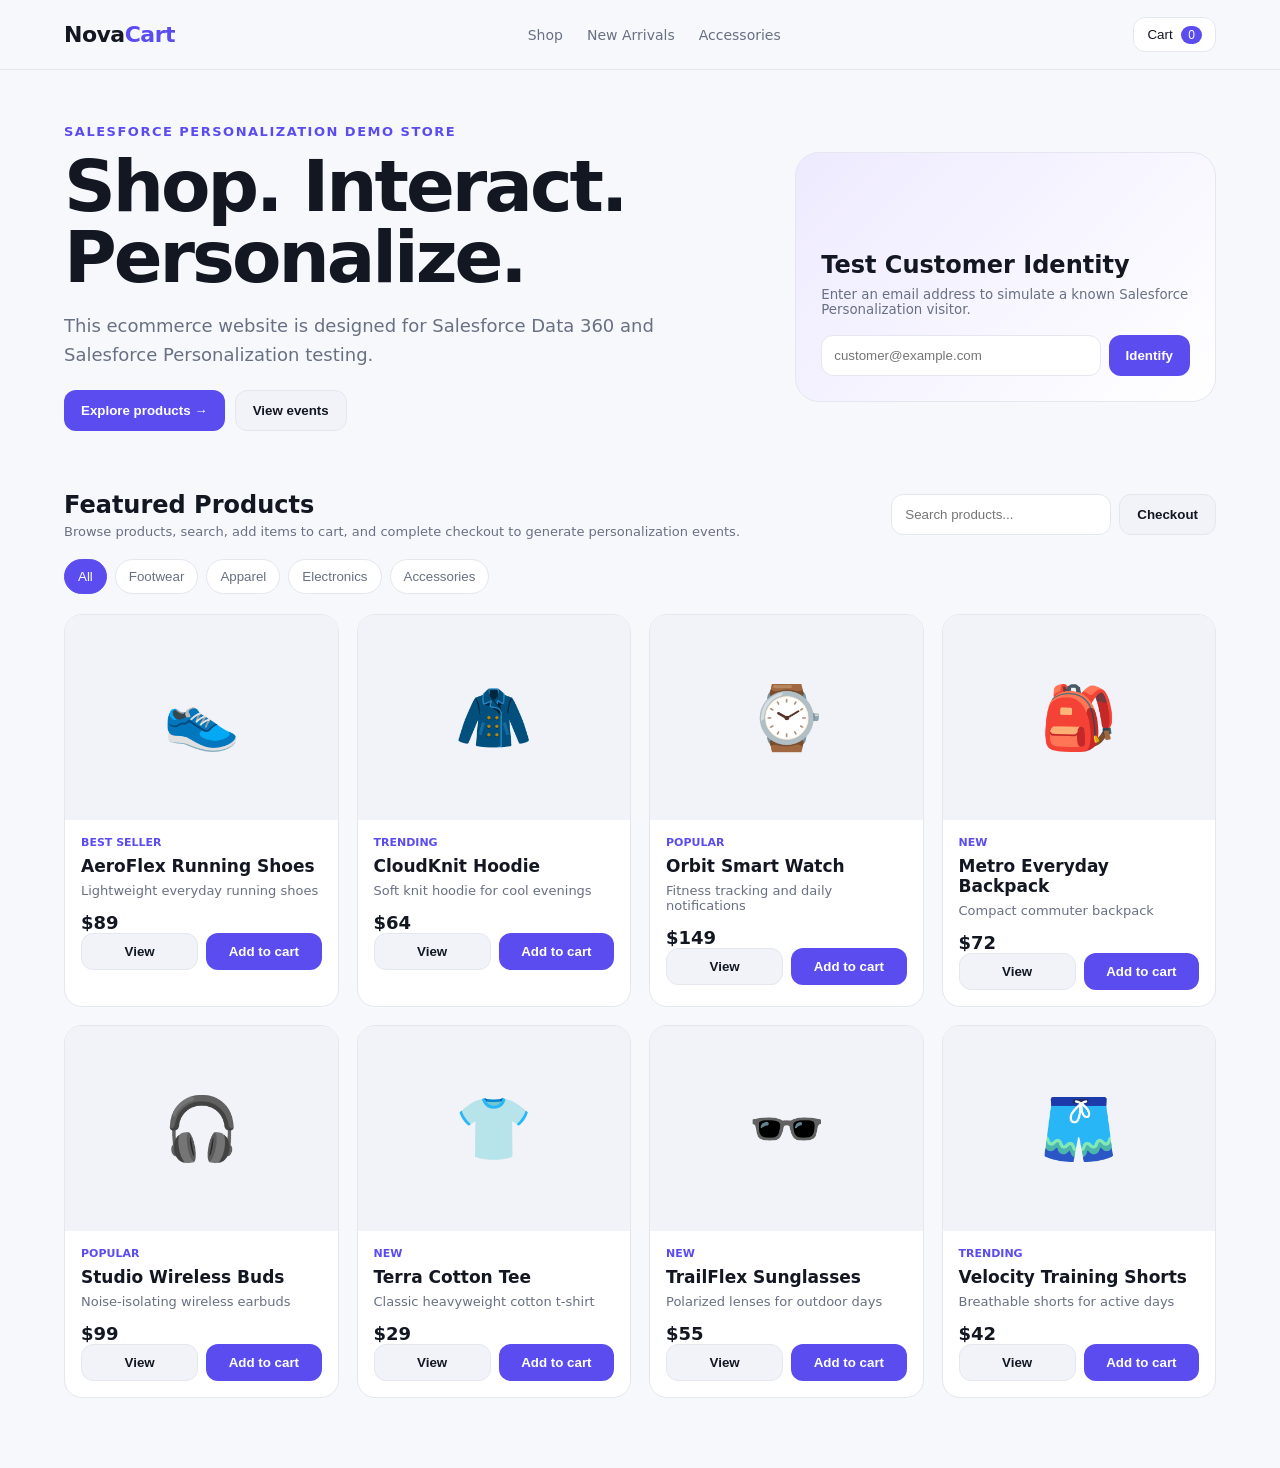
==== index.html @ 717e54ed "Add ecommerce personalization landing page" ====
<!doctype html>
<html lang="en">
<head>
<meta charset="utf-8">
<meta name="viewport" content="width=device-width, initial-scale=1">

<title>NovaCart — Salesforce Personalization Demo</title>

<style>
:root{
  color-scheme:light dark;
  --bg:light-dark(#f7f8fc,#0e1117);
  --surface:light-dark(#fff,#171b23);
  --surface2:light-dark(#f1f3f8,#202631);
  --text:light-dark(#121722,#f4f6fb);
  --muted:light-dark(#687083,#aab2c0);
  --line:light-dark(#e4e7ee,#303744);
  --accent:light-dark(#5b4cf0,#8c80ff);
  --accent2:light-dark(#eeeaff,#2c274d);
}

*{
  box-sizing:border-box;
}

body{
  margin:0;
  font-family:Inter,ui-sans-serif,system-ui,-apple-system,Segoe UI,sans-serif;
  background:var(--bg);
  color:var(--text);
}

#app{
  min-height:100vh;
  background:var(--bg);
}

/* HEADER */

.header{
  height:70px;
  border-bottom:1px solid var(--line);
  display:flex;
  align-items:center;
  justify-content:space-between;
  padding:0 5vw;
  position:sticky;
  top:0;
  background:color-mix(in srgb,var(--bg) 92%,transparent);
  backdrop-filter:blur(12px);
  z-index:10;
}

.brand{
  font-weight:900;
  font-size:22px;
  letter-spacing:-.5px;
}

.brand span{
  color:var(--accent);
}

nav{
  display:flex;
  gap:24px;
  font-size:14px;
  color:var(--muted);
}

nav a{
  cursor:pointer;
}

.cart{
  border:1px solid var(--line);
  background:var(--surface);
  padding:9px 13px;
  border-radius:12px;
  cursor:pointer;
  color:var(--text);
}

.count{
  background:var(--accent);
  color:white;
  border-radius:999px;
  padding:2px 7px;
  margin-left:5px;
  font-size:12px;
}

/* HERO */

.hero{
  padding:54px 5vw 40px;
  display:grid;
  grid-template-columns:1.25fr .75fr;
  gap:30px;
  align-items:center;
  max-width:1280px;
  margin:auto;
}

.eyebrow{
  color:var(--accent);
  font-weight:800;
  font-size:13px;
  text-transform:uppercase;
  letter-spacing:1.5px;
}

.hero h1{
  font-size:clamp(40px,6vw,72px);
  line-height:.98;
  letter-spacing:-3px;
  margin:12px 0 20px;
  max-width:760px;
}

.hero p{
  font-size:18px;
  line-height:1.6;
  color:var(--muted);
  max-width:650px;
}

.hero-card{
  background:linear-gradient(135deg,var(--accent2),var(--surface));
  border:1px solid var(--line);
  border-radius:24px;
  padding:25px;
  min-height:250px;
  display:flex;
  flex-direction:column;
  justify-content:end;
}

.hero-card strong{
  font-size:24px;
}

.hero-card small{
  color:var(--muted);
  margin-top:8px;
}

/* BUTTON */

.btn{
  border:0;
  border-radius:12px;
  padding:12px 17px;
  font-weight:800;
  cursor:pointer;
  background:var(--accent);
  color:white;
}

.btn.secondary{
  background:var(--surface2);
  color:var(--text);
  border:1px solid var(--line);
}

/* PRODUCTS */

.container{
  max-width:1280px;
  margin:auto;
  padding:0 5vw 70px;
}

.toolbar{
  display:flex;
  gap:10px;
  align-items:center;
  justify-content:space-between;
  margin:20px 0;
}

.chips{
  display:flex;
  gap:8px;
  flex-wrap:wrap;
  margin-bottom:20px;
}

.chip{
  border:1px solid var(--line);
  background:var(--surface);
  color:var(--muted);
  padding:9px 13px;
  border-radius:999px;
  cursor:pointer;
}

.chip.active{
  background:var(--accent);
  border-color:var(--accent);
  color:white;
}

.grid{
  display:grid;
  grid-template-columns:repeat(4,1fr);
  gap:18px;
}

.product{
  background:var(--surface);
  border:1px solid var(--line);
  border-radius:18px;
  overflow:hidden;
  transition:.2s;
  cursor:pointer;
}

.product:hover{
  transform:translateY(-3px);
  box-shadow:0 10px 30px rgba(0,0,0,.08);
}

.visual{
  height:205px;
  display:flex;
  align-items:center;
  justify-content:center;
  font-size:62px;
  background:var(--surface2);
}

.info{
  padding:16px;
}

.tag{
  font-size:11px;
  color:var(--accent);
  font-weight:800;
  text-transform:uppercase;
}

.info h3{
  margin:7px 0;
  font-size:17px;
}

.price{
  font-weight:900;
  font-size:18px;
}

.meta{
  color:var(--muted);
  font-size:13px;
  margin:6px 0 14px;
}

.actions{
  display:flex;
  gap:8px;
}

.actions .btn{
  flex:1;
  padding:10px;
}

/* EVENT PANEL */

.panel{
  position:fixed;
  right:18px;
  bottom:18px;
  width:min(370px,calc(100vw - 36px));
  background:var(--surface);
  border:1px solid var(--line);
  border-radius:18px;
  box-shadow:0 18px 50px rgba(0,0,0,.2);
  padding:18px;
  z-index:30;
  display:none;
}

.panel.show{
  display:block;
}

.panel h3{
  margin:0 0 8px;
}

.event{
  background:var(--surface2);
  border-radius:10px;
  padding:9px;
  margin:7px 0;
  font-size:12px;
}

.event b{
  color:var(--accent);
}

.close{
  float:right;
  border:0;
  background:none;
  color:var(--muted);
  font-size:20px;
  cursor:pointer;
}

.toast{
  position:fixed;
  left:50%;
  bottom:24px;
  transform:translateX(-50%);
  background:#111827;
  color:white;
  padding:12px 16px;
  border-radius:12px;
  display:none;
  z-index:40;
  font-size:13px;
}

.empty{
  padding:50px;
  text-align:center;
  color:var(--muted);
  grid-column:1/-1;
}

/* RESPONSIVE */

@media(max-width:900px){

  .hero{
    grid-template-columns:1fr;
  }

  .grid{
    grid-template-columns:repeat(2,1fr);
  }

  nav{
    display:none;
  }

}

@media(max-width:560px){

  .grid{
    grid-template-columns:1fr;
  }

  .hero h1{
    letter-spacing:-2px;
  }

  .header{
    padding:0 18px;
  }

  .container,
  .hero{
    padding-left:18px;
    padding-right:18px;
  }

  .toolbar{
    flex-direction:column;
    align-items:stretch;
  }

}
</style>
</head>

<body>

<div id="app">

<!-- HEADER -->

<header class="header">

  <div class="brand">
    Nova<span>Cart</span>
  </div>

  <nav>
    <a onclick="scrollToProducts()">Shop</a>
    <a onclick="filter('New')">New Arrivals</a>
    <a onclick="filter('Accessories')">Accessories</a>
  </nav>

  <button class="cart" onclick="showCart()">
    Cart
    <span class="count" id="cartCount">0</span>
  </button>

</header>


<!-- HERO -->

<section class="hero">

  <div>

    <div class="eyebrow">
      Salesforce Personalization Demo Store
    </div>

    <h1>
      Shop. Interact. Personalize.
    </h1>

    <p>
      This ecommerce website is designed for Salesforce Data 360
      and Salesforce Personalization testing.
    </p>

    <div style="display:flex;gap:10px;flex-wrap:wrap;margin-top:20px">

      <button
        class="btn"
        onclick="scrollToProducts()">
        Explore products →
      </button>

      <button
        class="btn secondary"
        onclick="openEvents()">
        View events
      </button>

    </div>

  </div>


  <!-- CUSTOMER IDENTITY -->

  <div class="hero-card">

    <strong>
      Test Customer Identity
    </strong>

    <small>
      Enter an email address to simulate a known Salesforce
      Personalization visitor.
    </small>

    <div
      style="display:flex;gap:8px;margin-top:18px">

      <input
        id="customerEmail"
        type="email"
        placeholder="customer@example.com"
        style="
          min-width:0;
          flex:1;
          padding:12px;
          border:1px solid var(--line);
          border-radius:12px;
          background:var(--surface);
          color:var(--text)
        ">

      <button
        class="btn"
        onclick="identifyCustomer()">
        Identify
      </button>

    </div>

  </div>

</section>


<!-- PRODUCTS -->

<main
  class="container"
  id="products">

  <div class="toolbar">

    <div>

      <h2 style="margin:0">
        Featured Products
      </h2>

      <div
        style="
          color:var(--muted);
          font-size:13px;
          margin-top:5px">

        Browse products, search, add items to cart,
        and complete checkout to generate personalization events.

      </div>

    </div>


    <div style="display:flex;gap:8px">

      <input
        id="searchInput"
        oninput="searchProducts(this.value)"
        placeholder="Search products..."
        style="
          width:220px;
          max-width:48vw;
          padding:11px 13px;
          border:1px solid var(--line);
          border-radius:12px;
          background:var(--surface);
          color:var(--text)
        ">

      <button
        class="btn secondary"
        onclick="checkout()">
        Checkout
      </button>

    </div>

  </div>


  <div
    class="chips"
    id="chips">
  </div>


  <div
    class="grid"
    id="grid">
  </div>

</main>


<!-- EVENT PANEL -->

<div
  class="panel"
  id="panel">

  <button
    class="close"
    onclick="closePanel()">
    ×
  </button>

  <h3>
    Demo Event Stream
  </h3>

  <div
    style="
      color:var(--muted);
      font-size:12px;
      margin-bottom:10px">

    Useful events for Salesforce Personalization testing.

  </div>

  <div id="events"></div>

  <button
    class="btn secondary"
    style="width:100%;margin-top:8px"
    onclick="clearEvents()">

    Clear Demo Events

  </button>

</div>


<div
  class="toast"
  id="toast">
</div>

</div>


<script>

/* =========================================
   PRODUCT CATALOG
========================================= */

const products = [

  {
    id:'NC-101',
    name:'AeroFlex Running Shoes',
    cat:'Footwear',
    price:89,
    emoji:'👟',
    desc:'Lightweight everyday running shoes',
    tag:'Best Seller'
  },

  {
    id:'NC-102',
    name:'CloudKnit Hoodie',
    cat:'Apparel',
    price:64,
    emoji:'🧥',
    desc:'Soft knit hoodie for cool evenings',
    tag:'Trending'
  },

  {
    id:'NC-103',
    name:'Orbit Smart Watch',
    cat:'Electronics',
    price:149,
    emoji:'⌚',
    desc:'Fitness tracking and daily notifications',
    tag:'Popular'
  },

  {
    id:'NC-104',
    name:'Metro Everyday Backpack',
    cat:'Accessories',
    price:72,
    emoji:'🎒',
    desc:'Compact commuter backpack',
    tag:'New'
  },

  {
    id:'NC-105',
    name:'Studio Wireless Buds',
    cat:'Electronics',
    price:99,
    emoji:'🎧',
    desc:'Noise-isolating wireless earbuds',
    tag:'Popular'
  },

  {
    id:'NC-106',
    name:'Terra Cotton Tee',
    cat:'Apparel',
    price:29,
    emoji:'👕',
    desc:'Classic heavyweight cotton t-shirt',
    tag:'New'
  },

  {
    id:'NC-107',
    name:'TrailFlex Sunglasses',
    cat:'Accessories',
    price:55,
    emoji:'🕶️',
    desc:'Polarized lenses for outdoor days',
    tag:'New'
  },

  {
    id:'NC-108',
    name:'Velocity Training Shorts',
    cat:'Footwear',
    price:42,
    emoji:'🩳',
    desc:'Breathable shorts for active days',
    tag:'Trending'
  }

];


/* =========================================
   APPLICATION STATE
========================================= */

let active = 'All';

let searchTerm = '';

let cart =
  JSON.parse(
    localStorage.getItem('novacart_cart') || '[]'
  );

let events =
  JSON.parse(
    localStorage.getItem('novacart_events') || '[]'
  );

let customerEmail =
  localStorage.getItem(
    'novacart_customer_email'
  ) || '';


/* =========================================
   EVENT TRACKING
========================================= */

function track(type, product, extra = {}) {

  const event = {

    type:type,

    eventType:type,

    productId:
      product?.id || null,

    productName:
      product?.name || null,

    category:
      product?.cat || active,

    price:
      product?.price || null,

    customerEmail:
      customerEmail || null,

    pageType:'webstore',

    timestamp:
      new Date().toISOString(),

    ...extra

  };


  events.unshift(event);

  events =
    events.slice(0,50);


  localStorage.setItem(
    'novacart_events',
    JSON.stringify(events)
  );


  /*
    Salesforce Personalization integration
    will be added here after the Website
    Connector CDN URL is available.
  */

  if(window.SalesforceInteractions){

    sendToSalesforce(
      event,
      product
    );

  }

}


/* =========================================
   SALESFORCE PLACEHOLDER
========================================= */

function sendToSalesforce(event, product){

  console.log(
    'Salesforce Personalization event:',
    event
  );

}


/* =========================================
   CUSTOMER IDENTITY
========================================= */

function identifyCustomer(){

  const input =
    document.getElementById(
      'customerEmail'
    );

  const email =
    input.value.trim();


  if(!email){

    toast(
      'Enter a customer email'
    );

    return;

  }


  customerEmail =
    email;


  localStorage.setItem(
    'novacart_customer_email',
    email
  );


  track(

    'identify',

    {
      id:'customer',
      name:'Known Customer',
      cat:'Profile',
      price:0
    },

    {
      email:email
    }

  );


  toast(
    'Customer identity captured'
  );

}


/* =========================================
   SEARCH
========================================= */

function searchProducts(term){

  searchTerm =
    term.trim().toLowerCase();


  track(
    'search',
    null,
    {
      searchTerm:term
    }
  );


  render();

}


/* =========================================
   CATEGORY FILTERS
========================================= */

function renderChips(){

  const categories = [
    'All',
    'Footwear',
    'Apparel',
    'Electronics',
    'Accessories'
  ];


  document.getElementById(
    'chips'
  ).innerHTML =

    categories.map(
      category => `

        <button
          class="chip ${
            active === category
              ? 'active'
              : ''
          }"
          onclick="filter('${category}')">

          ${category}

        </button>

      `
    ).join('');

}


/* =========================================
   RENDER PRODUCTS
========================================= */

function render(){

  renderChips();


  let list =
    active === 'All'
      ? products
      : products.filter(
          product =>
            product.cat === active ||
            product.tag === active
        );


  if(searchTerm){

    list =
      list.filter(
        product =>
          (
            product.name +
            ' ' +
            product.cat +
            ' ' +
            product.desc
          )
          .toLowerCase()
          .includes(searchTerm)
      );

  }


  document.getElementById(
    'grid'
  ).innerHTML =

    list.length

      ? list.map(
          product => `

            <article
              class="product"
              onclick="view('${product.id}')">

              <div class="visual">
                ${product.emoji}
              </div>

              <div class="info">

                <div class="tag">
                  ${product.tag}
                </div>

                <h3>
                  ${product.name}
                </h3>

                <div class="meta">
                  ${product.desc}
                </div>

                <div class="price">
                  $${product.price}
                </div>

                <div class="actions">

                  <button
                    class="btn secondary"
                    onclick="
                      event.stopPropagation();
                      view('${product.id}')
                    ">

                    View

                  </button>

                  <button
                    class="btn"
                    onclick="
                      event.stopPropagation();
                      add('${product.id}')
                    ">

                    Add to cart

                  </button>

                </div>

              </div>

            </article>

          `
        ).join('')

      :

        `
          <div class="empty">

            No products found.
            Try another search or category.

          </div>
        `;


  document.getElementById(
    'cartCount'
  ).textContent =

    cart.reduce(
      (total,item) =>
        total + item.qty,
      0
    );

}


/* =========================================
   FILTER
========================================= */

function filter(category){

  active =
    category;

  searchTerm =
    '';

  document.getElementById(
    'searchInput'
  ).value =
    '';


  track(
    'category_view',
    null,
    {
      category:category
    }
  );


  render();

  scrollToProducts();

}


/* =========================================
   PRODUCT VIEW
========================================= */

function view(id){

  const product =
    products.find(
      item => item.id === id
    );


  track(
    'product_view',
    product
  );


  alert(

    `${product.name}

${product.desc}

Price: $${product.price}

Product view event recorded.`

  );

}


/* =========================================
   ADD TO CART
========================================= */

function add(id){

  const product =
    products.find(
      item => item.id === id
    );


  let item =
    cart.find(
      item => item.id === id
    );


  if(item){

    item.qty++;

  }else{

    cart.push({
      id:id,
      qty:1
    });

  }


  localStorage.setItem(
    'novacart_cart',
    JSON.stringify(cart)
  );


  track(
    'add_to_cart',
    product
  );


  render();


  toast(
    `${product.name} added to cart`
  );

}


/* =========================================
   CHECKOUT
========================================= */

function checkout(){

  if(!cart.length){

    toast(
      'Add a product before checkout'
    );

    return;

  }


  const total =
    cart.reduce(
      (sum,item) => {

        const product =
          products.find(
            p => p.id === item.id
          );

        return sum +
          product.price *
          item.qty;

      },
      0
    );


  track(

    'checkout_start',

    null,

    {
      cartItems:cart,
      total:total,
      currency:'USD'
    }

  );


  if(

    confirm(

      `Demo Checkout

Total: $${total}

Complete purchase?`

    )

  ){

    track(

      'purchase',

      null,

      {
        cartItems:cart,
        total:total,
        currency:'USD',
        orderId:
          'ORDER-' +
          Date.now()
      }

    );


    cart = [];


    localStorage.setItem(
      'novacart_cart',
      '[]'
    );


    render();


    toast(
      'Purchase event captured'
    );

  }

}


/* =========================================
   CART
========================================= */

function showCart(){

  track(
    'cart_view'
  );


  const items =
    cart.map(
      item => {

        const product =
          products.find(
            p => p.id === item.id
          );

        return (
          `${product.name} × ${item.qty}`
        );

      }
    ).join('\n');


  alert(

    cart.length

      ?

      `Your Cart:

${items}

Checkout click can be used as a conversion event.`

      :

      'Your cart is empty.'

  );

}


/* =========================================
   EVENT PANEL
========================================= */

function openEvents(){

  document
    .getElementById('panel')
    .classList
    .add('show');


  renderEvents();

}


function closePanel(){

  document
    .getElementById('panel')
    .classList
    .remove('show');

}


function renderEvents(){

  document.getElementById(
    'events'
  ).innerHTML =

    events.length

      ?

      events
        .slice(0,12)
        .map(
          event => `

            <div class="event">

              <b>
                ${event.type}
              </b>

              <br>

              ${
                event.productName ||
                event.category ||
                'site'
              }

              <br>

              <span
                style="color:var(--muted)">

                ${
                  new Date(
                    event.timestamp
                  ).toLocaleTimeString()
                }

              </span>

            </div>

          `
        )
        .join('')

      :

      'No events yet.';

}


/* =========================================
   CLEAR EVENTS
========================================= */

function clearEvents(){

  events = [];

  localStorage.removeItem(
    'novacart_events'
  );

  renderEvents();

}


/* =========================================
   TOAST
========================================= */

function toast(message){

  const element =
    document.getElementById(
      'toast'
    );


  element.textContent =
    message;

  element.style.display =
    'block';


  setTimeout(
    () =>
      element.style.display =
        'none',
    1800
  );

}


/* =========================================
   SCROLL
========================================= */

function scrollToProducts(){

  document
    .getElementById('products')
    .scrollIntoView({
      behavior:'smooth'
    });

}


/* =========================================
   INITIALIZE
========================================= */

render();

</script>

</body>
</html>
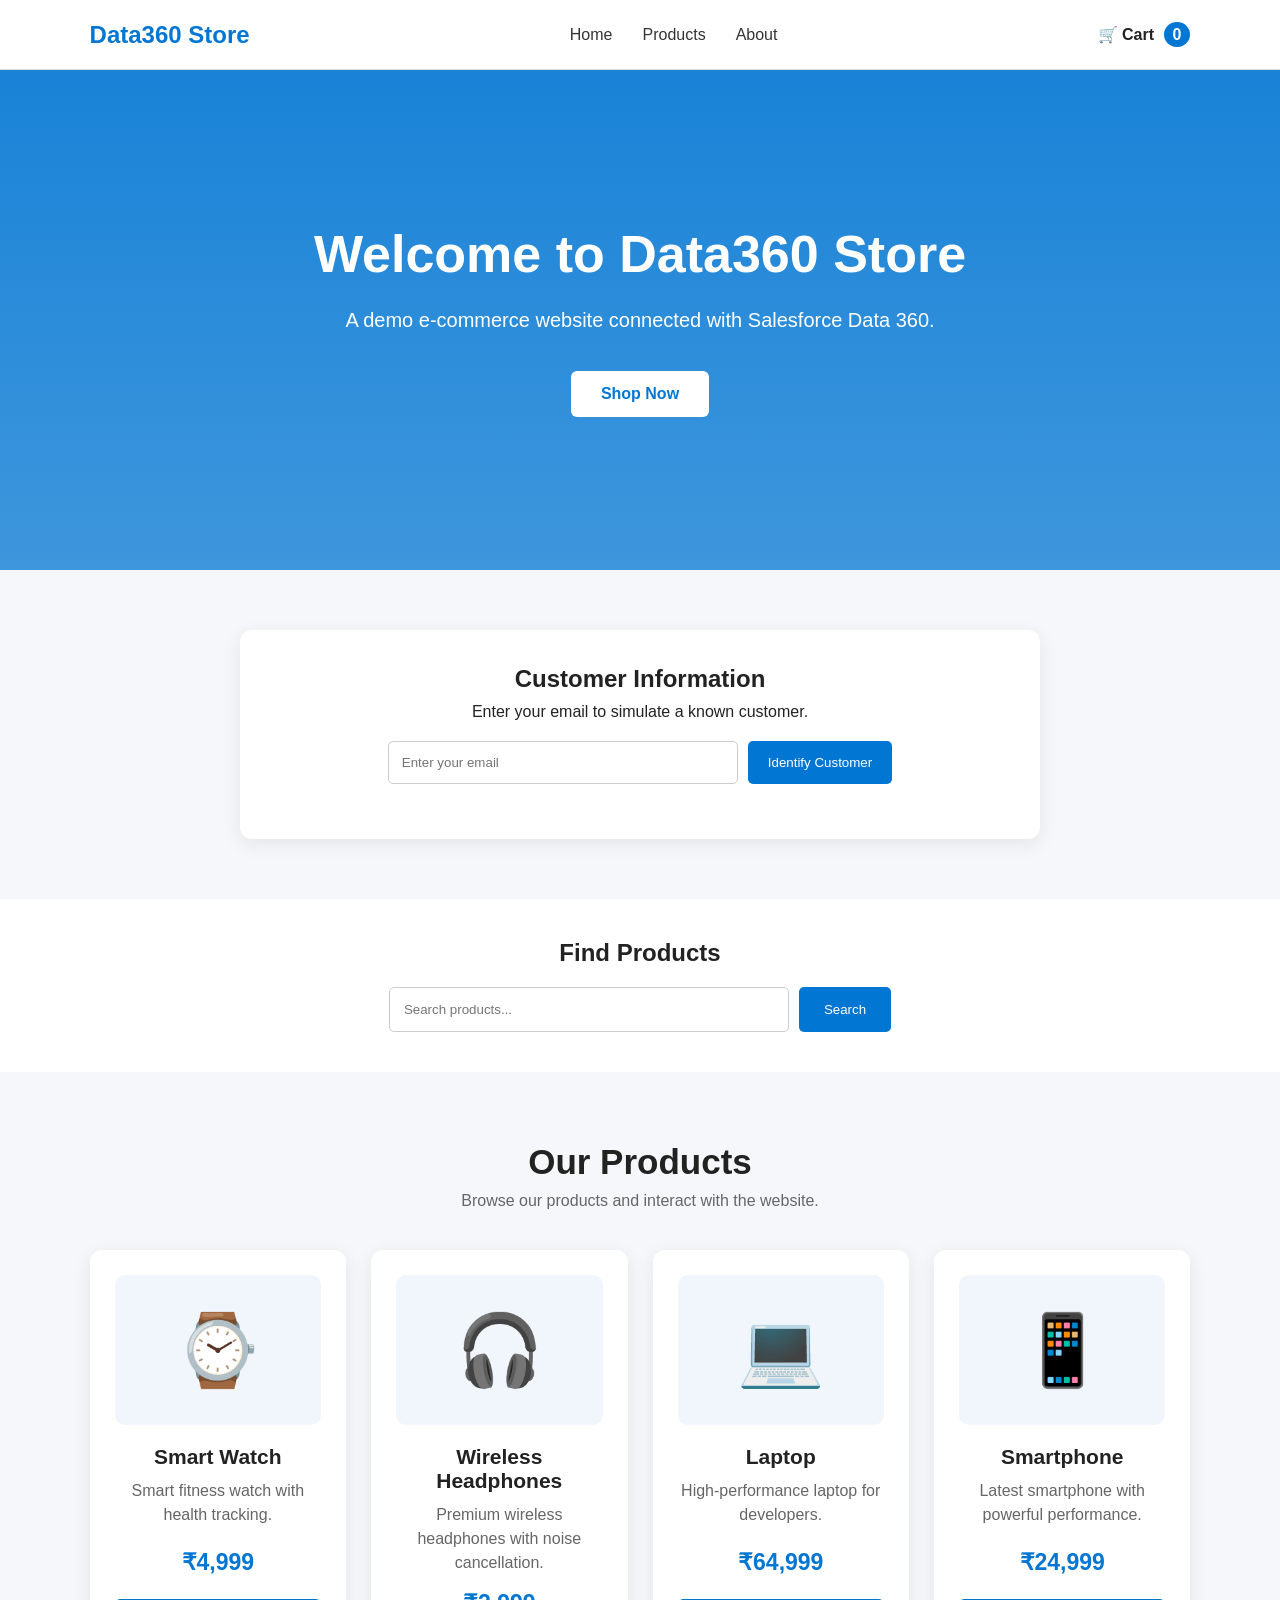
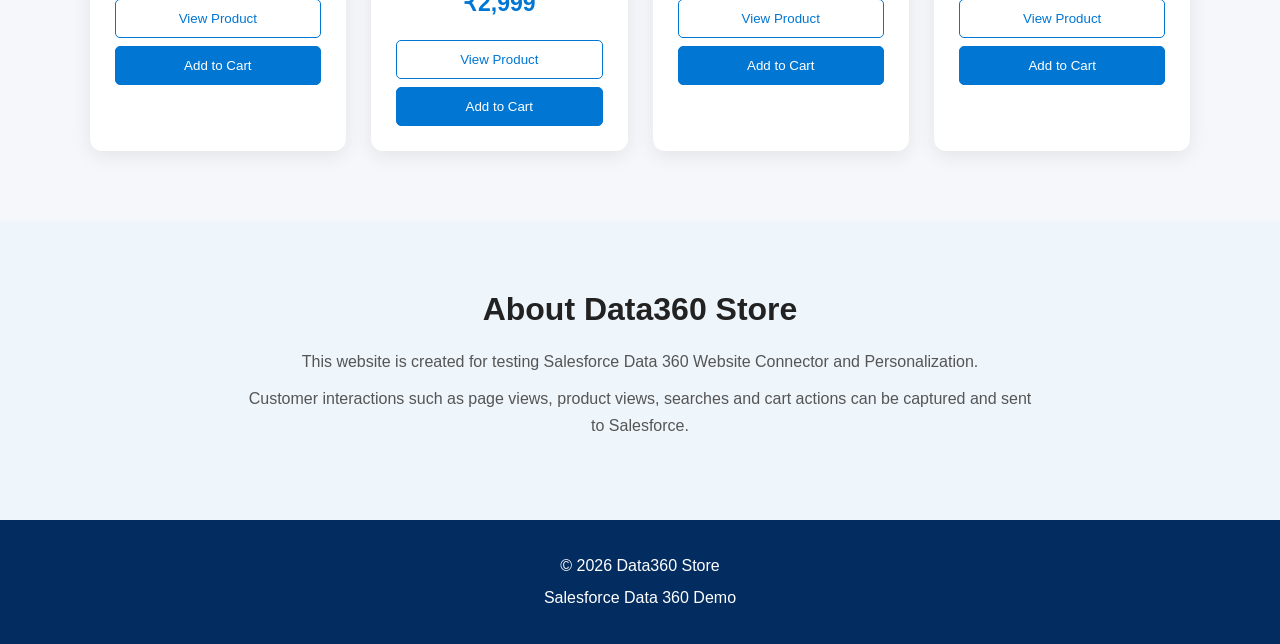
==== commit 32183adf: "Publish Data360 storefront" ====
--- a/index.html
+++ b/index.html
@@ -1,1484 +1,351 @@
-<!doctype html>
+<!DOCTYPE html>
 <html lang="en">
+
 <head>
-<meta charset="utf-8">
-<meta name="viewport" content="width=device-width, initial-scale=1">
-
-<title>NovaCart — Salesforce Personalization Demo</title>
-
-<style>
-:root{
-  color-scheme:light dark;
-  --bg:light-dark(#f7f8fc,#0e1117);
-  --surface:light-dark(#fff,#171b23);
-  --surface2:light-dark(#f1f3f8,#202631);
-  --text:light-dark(#121722,#f4f6fb);
-  --muted:light-dark(#687083,#aab2c0);
-  --line:light-dark(#e4e7ee,#303744);
-  --accent:light-dark(#5b4cf0,#8c80ff);
-  --accent2:light-dark(#eeeaff,#2c274d);
-}
-
-*{
-  box-sizing:border-box;
-}
-
-body{
-  margin:0;
-  font-family:Inter,ui-sans-serif,system-ui,-apple-system,Segoe UI,sans-serif;
-  background:var(--bg);
-  color:var(--text);
-}
-
-#app{
-  min-height:100vh;
-  background:var(--bg);
-}
-
-/* HEADER */
-
-.header{
-  height:70px;
-  border-bottom:1px solid var(--line);
-  display:flex;
-  align-items:center;
-  justify-content:space-between;
-  padding:0 5vw;
-  position:sticky;
-  top:0;
-  background:color-mix(in srgb,var(--bg) 92%,transparent);
-  backdrop-filter:blur(12px);
-  z-index:10;
-}
-
-.brand{
-  font-weight:900;
-  font-size:22px;
-  letter-spacing:-.5px;
-}
-
-.brand span{
-  color:var(--accent);
-}
-
-nav{
-  display:flex;
-  gap:24px;
-  font-size:14px;
-  color:var(--muted);
-}
-
-nav a{
-  cursor:pointer;
-}
-
-.cart{
-  border:1px solid var(--line);
-  background:var(--surface);
-  padding:9px 13px;
-  border-radius:12px;
-  cursor:pointer;
-  color:var(--text);
-}
-
-.count{
-  background:var(--accent);
-  color:white;
-  border-radius:999px;
-  padding:2px 7px;
-  margin-left:5px;
-  font-size:12px;
-}
-
-/* HERO */
-
-.hero{
-  padding:54px 5vw 40px;
-  display:grid;
-  grid-template-columns:1.25fr .75fr;
-  gap:30px;
-  align-items:center;
-  max-width:1280px;
-  margin:auto;
-}
-
-.eyebrow{
-  color:var(--accent);
-  font-weight:800;
-  font-size:13px;
-  text-transform:uppercase;
-  letter-spacing:1.5px;
-}
-
-.hero h1{
-  font-size:clamp(40px,6vw,72px);
-  line-height:.98;
-  letter-spacing:-3px;
-  margin:12px 0 20px;
-  max-width:760px;
-}
-
-.hero p{
-  font-size:18px;
-  line-height:1.6;
-  color:var(--muted);
-  max-width:650px;
-}
-
-.hero-card{
-  background:linear-gradient(135deg,var(--accent2),var(--surface));
-  border:1px solid var(--line);
-  border-radius:24px;
-  padding:25px;
-  min-height:250px;
-  display:flex;
-  flex-direction:column;
-  justify-content:end;
-}
-
-.hero-card strong{
-  font-size:24px;
-}
-
-.hero-card small{
-  color:var(--muted);
-  margin-top:8px;
-}
-
-/* BUTTON */
-
-.btn{
-  border:0;
-  border-radius:12px;
-  padding:12px 17px;
-  font-weight:800;
-  cursor:pointer;
-  background:var(--accent);
-  color:white;
-}
-
-.btn.secondary{
-  background:var(--surface2);
-  color:var(--text);
-  border:1px solid var(--line);
-}
-
-/* PRODUCTS */
-
-.container{
-  max-width:1280px;
-  margin:auto;
-  padding:0 5vw 70px;
-}
-
-.toolbar{
-  display:flex;
-  gap:10px;
-  align-items:center;
-  justify-content:space-between;
-  margin:20px 0;
-}
-
-.chips{
-  display:flex;
-  gap:8px;
-  flex-wrap:wrap;
-  margin-bottom:20px;
-}
-
-.chip{
-  border:1px solid var(--line);
-  background:var(--surface);
-  color:var(--muted);
-  padding:9px 13px;
-  border-radius:999px;
-  cursor:pointer;
-}
-
-.chip.active{
-  background:var(--accent);
-  border-color:var(--accent);
-  color:white;
-}
-
-.grid{
-  display:grid;
-  grid-template-columns:repeat(4,1fr);
-  gap:18px;
-}
-
-.product{
-  background:var(--surface);
-  border:1px solid var(--line);
-  border-radius:18px;
-  overflow:hidden;
-  transition:.2s;
-  cursor:pointer;
-}
-
-.product:hover{
-  transform:translateY(-3px);
-  box-shadow:0 10px 30px rgba(0,0,0,.08);
-}
-
-.visual{
-  height:205px;
-  display:flex;
-  align-items:center;
-  justify-content:center;
-  font-size:62px;
-  background:var(--surface2);
-}
-
-.info{
-  padding:16px;
-}
-
-.tag{
-  font-size:11px;
-  color:var(--accent);
-  font-weight:800;
-  text-transform:uppercase;
-}
-
-.info h3{
-  margin:7px 0;
-  font-size:17px;
-}
-
-.price{
-  font-weight:900;
-  font-size:18px;
-}
-
-.meta{
-  color:var(--muted);
-  font-size:13px;
-  margin:6px 0 14px;
-}
-
-.actions{
-  display:flex;
-  gap:8px;
-}
-
-.actions .btn{
-  flex:1;
-  padding:10px;
-}
-
-/* EVENT PANEL */
-
-.panel{
-  position:fixed;
-  right:18px;
-  bottom:18px;
-  width:min(370px,calc(100vw - 36px));
-  background:var(--surface);
-  border:1px solid var(--line);
-  border-radius:18px;
-  box-shadow:0 18px 50px rgba(0,0,0,.2);
-  padding:18px;
-  z-index:30;
-  display:none;
-}
-
-.panel.show{
-  display:block;
-}
-
-.panel h3{
-  margin:0 0 8px;
-}
-
-.event{
-  background:var(--surface2);
-  border-radius:10px;
-  padding:9px;
-  margin:7px 0;
-  font-size:12px;
-}
-
-.event b{
-  color:var(--accent);
-}
-
-.close{
-  float:right;
-  border:0;
-  background:none;
-  color:var(--muted);
-  font-size:20px;
-  cursor:pointer;
-}
-
-.toast{
-  position:fixed;
-  left:50%;
-  bottom:24px;
-  transform:translateX(-50%);
-  background:#111827;
-  color:white;
-  padding:12px 16px;
-  border-radius:12px;
-  display:none;
-  z-index:40;
-  font-size:13px;
-}
-
-.empty{
-  padding:50px;
-  text-align:center;
-  color:var(--muted);
-  grid-column:1/-1;
-}
-
-/* RESPONSIVE */
-
-@media(max-width:900px){
-
-  .hero{
-    grid-template-columns:1fr;
-  }
-
-  .grid{
-    grid-template-columns:repeat(2,1fr);
-  }
-
-  nav{
-    display:none;
-  }
-
-}
-
-@media(max-width:560px){
-
-  .grid{
-    grid-template-columns:1fr;
-  }
-
-  .hero h1{
-    letter-spacing:-2px;
-  }
-
-  .header{
-    padding:0 18px;
-  }
-
-  .container,
-  .hero{
-    padding-left:18px;
-    padding-right:18px;
-  }
-
-  .toolbar{
-    flex-direction:column;
-    align-items:stretch;
-  }
-
-}
-</style>
+    <meta charset="UTF-8">
+    <meta name="viewport" content="width=device-width, initial-scale=1.0">
+
+    <title>Data360 Store</title>
+
+    <link rel="stylesheet" href="style.css">
+
+    <!-- Salesforce Data 360 / Personalization Web SDK -->
+    <script src="https://cdn.c360a.salesforce.com/beacon/c360a/40716e49-b459-4f2a-a257-9c791028a830/scripts/c360a.min.js"></script>
+
+    <script>
+        window.addEventListener("load", function () {
+
+            if (window.SalesforceInteractions) {
+
+                SalesforceInteractions.init();
+
+                // Debug logging during development
+                SalesforceInteractions.setLoggingLevel(4);
+
+                console.log("Salesforce Interactions SDK initialized.");
+
+            } else {
+
+                console.error(
+                    "SalesforceInteractions SDK was not loaded."
+                );
+
+            }
+        });
+    </script>
 </head>
 
 <body>
 
-<div id="app">
-
-<!-- HEADER -->
-
-<header class="header">
-
-  <div class="brand">
-    Nova<span>Cart</span>
-  </div>
-
-  <nav>
-    <a onclick="scrollToProducts()">Shop</a>
-    <a onclick="filter('New')">New Arrivals</a>
-    <a onclick="filter('Accessories')">Accessories</a>
-  </nav>
-
-  <button class="cart" onclick="showCart()">
-    Cart
-    <span class="count" id="cartCount">0</span>
-  </button>
-
-</header>
-
-
-<!-- HERO -->
-
-<section class="hero">
-
-  <div>
-
-    <div class="eyebrow">
-      Salesforce Personalization Demo Store
-    </div>
-
-    <h1>
-      Shop. Interact. Personalize.
-    </h1>
-
-    <p>
-      This ecommerce website is designed for Salesforce Data 360
-      and Salesforce Personalization testing.
-    </p>
-
-    <div style="display:flex;gap:10px;flex-wrap:wrap;margin-top:20px">
-
-      <button
-        class="btn"
-        onclick="scrollToProducts()">
-        Explore products →
-      </button>
-
-      <button
-        class="btn secondary"
-        onclick="openEvents()">
-        View events
-      </button>
-
-    </div>
-
-  </div>
-
-
-  <!-- CUSTOMER IDENTITY -->
-
-  <div class="hero-card">
-
-    <strong>
-      Test Customer Identity
-    </strong>
-
-    <small>
-      Enter an email address to simulate a known Salesforce
-      Personalization visitor.
-    </small>
-
-    <div
-      style="display:flex;gap:8px;margin-top:18px">
-
-      <input
-        id="customerEmail"
-        type="email"
-        placeholder="customer@example.com"
-        style="
-          min-width:0;
-          flex:1;
-          padding:12px;
-          border:1px solid var(--line);
-          border-radius:12px;
-          background:var(--surface);
-          color:var(--text)
-        ">
-
-      <button
-        class="btn"
-        onclick="identifyCustomer()">
-        Identify
-      </button>
-
-    </div>
-
-  </div>
-
-</section>
-
-
-<!-- PRODUCTS -->
-
-<main
-  class="container"
-  id="products">
-
-  <div class="toolbar">
-
-    <div>
-
-      <h2 style="margin:0">
-        Featured Products
-      </h2>
-
-      <div
-        style="
-          color:var(--muted);
-          font-size:13px;
-          margin-top:5px">
-
-        Browse products, search, add items to cart,
-        and complete checkout to generate personalization events.
-
-      </div>
-
-    </div>
-
-
-    <div style="display:flex;gap:8px">
-
-      <input
-        id="searchInput"
-        oninput="searchProducts(this.value)"
-        placeholder="Search products..."
-        style="
-          width:220px;
-          max-width:48vw;
-          padding:11px 13px;
-          border:1px solid var(--line);
-          border-radius:12px;
-          background:var(--surface);
-          color:var(--text)
-        ">
-
-      <button
-        class="btn secondary"
-        onclick="checkout()">
-        Checkout
-      </button>
-
-    </div>
-
-  </div>
-
-
-  <div
-    class="chips"
-    id="chips">
-  </div>
-
-
-  <div
-    class="grid"
-    id="grid">
-  </div>
-
-</main>
-
-
-<!-- EVENT PANEL -->
-
-<div
-  class="panel"
-  id="panel">
-
-  <button
-    class="close"
-    onclick="closePanel()">
-    ×
-  </button>
-
-  <h3>
-    Demo Event Stream
-  </h3>
-
-  <div
-    style="
-      color:var(--muted);
-      font-size:12px;
-      margin-bottom:10px">
-
-    Useful events for Salesforce Personalization testing.
-
-  </div>
-
-  <div id="events"></div>
-
-  <button
-    class="btn secondary"
-    style="width:100%;margin-top:8px"
-    onclick="clearEvents()">
-
-    Clear Demo Events
-
-  </button>
-
-</div>
-
-
-<div
-  class="toast"
-  id="toast">
-</div>
-
-</div>
-
-
-<script>
-
-/* =========================================
-   PRODUCT CATALOG
-========================================= */
-
-const products = [
-
-  {
-    id:'NC-101',
-    name:'AeroFlex Running Shoes',
-    cat:'Footwear',
-    price:89,
-    emoji:'👟',
-    desc:'Lightweight everyday running shoes',
-    tag:'Best Seller'
-  },
-
-  {
-    id:'NC-102',
-    name:'CloudKnit Hoodie',
-    cat:'Apparel',
-    price:64,
-    emoji:'🧥',
-    desc:'Soft knit hoodie for cool evenings',
-    tag:'Trending'
-  },
-
-  {
-    id:'NC-103',
-    name:'Orbit Smart Watch',
-    cat:'Electronics',
-    price:149,
-    emoji:'⌚',
-    desc:'Fitness tracking and daily notifications',
-    tag:'Popular'
-  },
-
-  {
-    id:'NC-104',
-    name:'Metro Everyday Backpack',
-    cat:'Accessories',
-    price:72,
-    emoji:'🎒',
-    desc:'Compact commuter backpack',
-    tag:'New'
-  },
-
-  {
-    id:'NC-105',
-    name:'Studio Wireless Buds',
-    cat:'Electronics',
-    price:99,
-    emoji:'🎧',
-    desc:'Noise-isolating wireless earbuds',
-    tag:'Popular'
-  },
-
-  {
-    id:'NC-106',
-    name:'Terra Cotton Tee',
-    cat:'Apparel',
-    price:29,
-    emoji:'👕',
-    desc:'Classic heavyweight cotton t-shirt',
-    tag:'New'
-  },
-
-  {
-    id:'NC-107',
-    name:'TrailFlex Sunglasses',
-    cat:'Accessories',
-    price:55,
-    emoji:'🕶️',
-    desc:'Polarized lenses for outdoor days',
-    tag:'New'
-  },
-
-  {
-    id:'NC-108',
-    name:'Velocity Training Shorts',
-    cat:'Footwear',
-    price:42,
-    emoji:'🩳',
-    desc:'Breathable shorts for active days',
-    tag:'Trending'
-  }
-
-];
-
-
-/* =========================================
-   APPLICATION STATE
-========================================= */
-
-let active = 'All';
-
-let searchTerm = '';
-
-let cart =
-  JSON.parse(
-    localStorage.getItem('novacart_cart') || '[]'
-  );
-
-let events =
-  JSON.parse(
-    localStorage.getItem('novacart_events') || '[]'
-  );
-
-let customerEmail =
-  localStorage.getItem(
-    'novacart_customer_email'
-  ) || '';
-
-
-/* =========================================
-   EVENT TRACKING
-========================================= */
-
-function track(type, product, extra = {}) {
-
-  const event = {
-
-    type:type,
-
-    eventType:type,
-
-    productId:
-      product?.id || null,
-
-    productName:
-      product?.name || null,
-
-    category:
-      product?.cat || active,
-
-    price:
-      product?.price || null,
-
-    customerEmail:
-      customerEmail || null,
-
-    pageType:'webstore',
-
-    timestamp:
-      new Date().toISOString(),
-
-    ...extra
-
-  };
-
-
-  events.unshift(event);
-
-  events =
-    events.slice(0,50);
-
-
-  localStorage.setItem(
-    'novacart_events',
-    JSON.stringify(events)
-  );
-
-
-  /*
-    Salesforce Personalization integration
-    will be added here after the Website
-    Connector CDN URL is available.
-  */
-
-  if(window.SalesforceInteractions){
-
-    sendToSalesforce(
-      event,
-      product
-    );
-
-  }
-
-}
-
-
-/* =========================================
-   SALESFORCE PLACEHOLDER
-========================================= */
-
-function sendToSalesforce(event, product){
-
-  console.log(
-    'Salesforce Personalization event:',
-    event
-  );
-
-}
-
-
-/* =========================================
-   CUSTOMER IDENTITY
-========================================= */
-
-function identifyCustomer(){
-
-  const input =
-    document.getElementById(
-      'customerEmail'
-    );
-
-  const email =
-    input.value.trim();
-
-
-  if(!email){
-
-    toast(
-      'Enter a customer email'
-    );
-
-    return;
-
-  }
-
-
-  customerEmail =
-    email;
-
-
-  localStorage.setItem(
-    'novacart_customer_email',
-    email
-  );
-
-
-  track(
-
-    'identify',
-
-    {
-      id:'customer',
-      name:'Known Customer',
-      cat:'Profile',
-      price:0
-    },
-
-    {
-      email:email
-    }
-
-  );
-
-
-  toast(
-    'Customer identity captured'
-  );
-
-}
-
-
-/* =========================================
-   SEARCH
-========================================= */
-
-function searchProducts(term){
-
-  searchTerm =
-    term.trim().toLowerCase();
-
-
-  track(
-    'search',
-    null,
-    {
-      searchTerm:term
-    }
-  );
-
-
-  render();
-
-}
-
-
-/* =========================================
-   CATEGORY FILTERS
-========================================= */
-
-function renderChips(){
-
-  const categories = [
-    'All',
-    'Footwear',
-    'Apparel',
-    'Electronics',
-    'Accessories'
-  ];
-
-
-  document.getElementById(
-    'chips'
-  ).innerHTML =
-
-    categories.map(
-      category => `
-
-        <button
-          class="chip ${
-            active === category
-              ? 'active'
-              : ''
-          }"
-          onclick="filter('${category}')">
-
-          ${category}
-
-        </button>
-
-      `
-    ).join('');
-
-}
-
-
-/* =========================================
-   RENDER PRODUCTS
-========================================= */
-
-function render(){
-
-  renderChips();
-
-
-  let list =
-    active === 'All'
-      ? products
-      : products.filter(
-          product =>
-            product.cat === active ||
-            product.tag === active
-        );
-
-
-  if(searchTerm){
-
-    list =
-      list.filter(
-        product =>
-          (
-            product.name +
-            ' ' +
-            product.cat +
-            ' ' +
-            product.desc
-          )
-          .toLowerCase()
-          .includes(searchTerm)
-      );
-
-  }
-
-
-  document.getElementById(
-    'grid'
-  ).innerHTML =
-
-    list.length
-
-      ? list.map(
-          product => `
-
-            <article
-              class="product"
-              onclick="view('${product.id}')">
-
-              <div class="visual">
-                ${product.emoji}
-              </div>
-
-              <div class="info">
-
-                <div class="tag">
-                  ${product.tag}
+    <!-- ================= HEADER ================= -->
+
+    <header class="header">
+
+        <div class="logo">
+            Data360 Store
+        </div>
+
+        <nav>
+            <a href="#home">Home</a>
+            <a href="#products">Products</a>
+            <a href="#about">About</a>
+        </nav>
+
+        <div class="cart">
+            🛒 Cart
+            <span id="cartCount">0</span>
+        </div>
+
+    </header>
+
+
+    <!-- ================= HERO ================= -->
+
+    <section id="home" class="hero">
+
+        <div class="hero-content">
+
+            <h1>Welcome to Data360 Store</h1>
+
+            <p>
+                A demo e-commerce website connected with
+                Salesforce Data 360.
+            </p>
+
+            <a href="#products" class="hero-button">
+                Shop Now
+            </a>
+
+        </div>
+
+    </section>
+
+
+    <!-- ================= CUSTOMER IDENTIFICATION ================= -->
+
+    <section class="customer-section">
+
+        <div class="customer-box">
+
+            <h2>Customer Information</h2>
+
+            <p>
+                Enter your email to simulate a known customer.
+            </p>
+
+            <div class="customer-form">
+
+                <input
+                    type="email"
+                    id="customerEmail"
+                    placeholder="Enter your email"
+                >
+
+                <button onclick="identifyCustomer()">
+                    Identify Customer
+                </button>
+
+            </div>
+
+            <p id="customerMessage"></p>
+
+        </div>
+
+    </section>
+
+
+    <!-- ================= SEARCH ================= -->
+
+    <section class="search-section">
+
+        <h2>Find Products</h2>
+
+        <div class="search-box">
+
+            <input
+                type="text"
+                id="searchInput"
+                placeholder="Search products..."
+            >
+
+            <button onclick="searchProducts()">
+                Search
+            </button>
+
+        </div>
+
+    </section>
+
+
+    <!-- ================= PRODUCTS ================= -->
+
+    <section id="products" class="products-section">
+
+        <h2>Our Products</h2>
+
+        <p class="section-description">
+            Browse our products and interact with the website.
+        </p>
+
+        <div class="products-container" id="productsContainer">
+
+            <!-- Product 1 -->
+
+            <div
+                class="product-card"
+                data-product-id="P001"
+                data-product-name="Smart Watch"
+                data-product-price="4999"
+            >
+
+                <div class="product-image">
+                    ⌚
                 </div>
 
-                <h3>
-                  ${product.name}
-                </h3>
-
-                <div class="meta">
-                  ${product.desc}
+                <h3>Smart Watch</h3>
+
+                <p class="product-description">
+                    Smart fitness watch with health tracking.
+                </p>
+
+                <p class="price">
+                    ₹4,999
+                </p>
+
+                <button
+                    onclick="viewProduct('P001', 'Smart Watch', 4999)"
+                >
+                    View Product
+                </button>
+
+                <button
+                    class="cart-button"
+                    onclick="addToCart('P001', 'Smart Watch', 4999)"
+                >
+                    Add to Cart
+                </button>
+
+            </div>
+
+
+            <!-- Product 2 -->
+
+            <div
+                class="product-card"
+                data-product-id="P002"
+                data-product-name="Wireless Headphones"
+                data-product-price="2999"
+            >
+
+                <div class="product-image">
+                    🎧
                 </div>
 
-                <div class="price">
-                  $${product.price}
+                <h3>Wireless Headphones</h3>
+
+                <p class="product-description">
+                    Premium wireless headphones with noise cancellation.
+                </p>
+
+                <p class="price">
+                    ₹2,999
+                </p>
+
+                <button
+                    onclick="viewProduct('P002', 'Wireless Headphones', 2999)"
+                >
+                    View Product
+                </button>
+
+                <button
+                    class="cart-button"
+                    onclick="addToCart('P002', 'Wireless Headphones', 2999)"
+                >
+                    Add to Cart
+                </button>
+
+            </div>
+
+
+            <!-- Product 3 -->
+
+            <div
+                class="product-card"
+                data-product-id="P003"
+                data-product-name="Laptop"
+                data-product-price="64999"
+            >
+
+                <div class="product-image">
+                    💻
                 </div>
 
-                <div class="actions">
-
-                  <button
-                    class="btn secondary"
-                    onclick="
-                      event.stopPropagation();
-                      view('${product.id}')
-                    ">
-
-                    View
-
-                  </button>
-
-                  <button
-                    class="btn"
-                    onclick="
-                      event.stopPropagation();
-                      add('${product.id}')
-                    ">
-
-                    Add to cart
-
-                  </button>
-
+                <h3>Laptop</h3>
+
+                <p class="product-description">
+                    High-performance laptop for developers.
+                </p>
+
+                <p class="price">
+                    ₹64,999
+                </p>
+
+                <button
+                    onclick="viewProduct('P003', 'Laptop', 64999)"
+                >
+                    View Product
+                </button>
+
+                <button
+                    class="cart-button"
+                    onclick="addToCart('P003', 'Laptop', 64999)"
+                >
+                    Add to Cart
+                </button>
+
+            </div>
+
+
+            <!-- Product 4 -->
+
+            <div
+                class="product-card"
+                data-product-id="P004"
+                data-product-name="Smartphone"
+                data-product-price="24999"
+            >
+
+                <div class="product-image">
+                    📱
                 </div>
 
-              </div>
-
-            </article>
-
-          `
-        ).join('')
-
-      :
-
-        `
-          <div class="empty">
-
-            No products found.
-            Try another search or category.
-
-          </div>
-        `;
-
-
-  document.getElementById(
-    'cartCount'
-  ).textContent =
-
-    cart.reduce(
-      (total,item) =>
-        total + item.qty,
-      0
-    );
-
-}
-
-
-/* =========================================
-   FILTER
-========================================= */
-
-function filter(category){
-
-  active =
-    category;
-
-  searchTerm =
-    '';
-
-  document.getElementById(
-    'searchInput'
-  ).value =
-    '';
-
-
-  track(
-    'category_view',
-    null,
-    {
-      category:category
-    }
-  );
-
-
-  render();
-
-  scrollToProducts();
-
-}
-
-
-/* =========================================
-   PRODUCT VIEW
-========================================= */
-
-function view(id){
-
-  const product =
-    products.find(
-      item => item.id === id
-    );
-
-
-  track(
-    'product_view',
-    product
-  );
-
-
-  alert(
-
-    `${product.name}
-
-${product.desc}
-
-Price: $${product.price}
-
-Product view event recorded.`
-
-  );
-
-}
-
-
-/* =========================================
-   ADD TO CART
-========================================= */
-
-function add(id){
-
-  const product =
-    products.find(
-      item => item.id === id
-    );
-
-
-  let item =
-    cart.find(
-      item => item.id === id
-    );
-
-
-  if(item){
-
-    item.qty++;
-
-  }else{
-
-    cart.push({
-      id:id,
-      qty:1
-    });
-
-  }
-
-
-  localStorage.setItem(
-    'novacart_cart',
-    JSON.stringify(cart)
-  );
-
-
-  track(
-    'add_to_cart',
-    product
-  );
-
-
-  render();
-
-
-  toast(
-    `${product.name} added to cart`
-  );
-
-}
-
-
-/* =========================================
-   CHECKOUT
-========================================= */
-
-function checkout(){
-
-  if(!cart.length){
-
-    toast(
-      'Add a product before checkout'
-    );
-
-    return;
-
-  }
-
-
-  const total =
-    cart.reduce(
-      (sum,item) => {
-
-        const product =
-          products.find(
-            p => p.id === item.id
-          );
-
-        return sum +
-          product.price *
-          item.qty;
-
-      },
-      0
-    );
-
-
-  track(
-
-    'checkout_start',
-
-    null,
-
-    {
-      cartItems:cart,
-      total:total,
-      currency:'USD'
-    }
-
-  );
-
-
-  if(
-
-    confirm(
-
-      `Demo Checkout
-
-Total: $${total}
-
-Complete purchase?`
-
-    )
-
-  ){
-
-    track(
-
-      'purchase',
-
-      null,
-
-      {
-        cartItems:cart,
-        total:total,
-        currency:'USD',
-        orderId:
-          'ORDER-' +
-          Date.now()
-      }
-
-    );
-
-
-    cart = [];
-
-
-    localStorage.setItem(
-      'novacart_cart',
-      '[]'
-    );
-
-
-    render();
-
-
-    toast(
-      'Purchase event captured'
-    );
-
-  }
-
-}
-
-
-/* =========================================
-   CART
-========================================= */
-
-function showCart(){
-
-  track(
-    'cart_view'
-  );
-
-
-  const items =
-    cart.map(
-      item => {
-
-        const product =
-          products.find(
-            p => p.id === item.id
-          );
-
-        return (
-          `${product.name} × ${item.qty}`
-        );
-
-      }
-    ).join('\n');
-
-
-  alert(
-
-    cart.length
-
-      ?
-
-      `Your Cart:
-
-${items}
-
-Checkout click can be used as a conversion event.`
-
-      :
-
-      'Your cart is empty.'
-
-  );
-
-}
-
-
-/* =========================================
-   EVENT PANEL
-========================================= */
-
-function openEvents(){
-
-  document
-    .getElementById('panel')
-    .classList
-    .add('show');
-
-
-  renderEvents();
-
-}
-
-
-function closePanel(){
-
-  document
-    .getElementById('panel')
-    .classList
-    .remove('show');
-
-}
-
-
-function renderEvents(){
-
-  document.getElementById(
-    'events'
-  ).innerHTML =
-
-    events.length
-
-      ?
-
-      events
-        .slice(0,12)
-        .map(
-          event => `
-
-            <div class="event">
-
-              <b>
-                ${event.type}
-              </b>
-
-              <br>
-
-              ${
-                event.productName ||
-                event.category ||
-                'site'
-              }
-
-              <br>
-
-              <span
-                style="color:var(--muted)">
-
-                ${
-                  new Date(
-                    event.timestamp
-                  ).toLocaleTimeString()
-                }
-
-              </span>
-
-            </div>
-
-          `
-        )
-        .join('')
-
-      :
-
-      'No events yet.';
-
-}
-
-
-/* =========================================
-   CLEAR EVENTS
-========================================= */
-
-function clearEvents(){
-
-  events = [];
-
-  localStorage.removeItem(
-    'novacart_events'
-  );
-
-  renderEvents();
-
-}
-
-
-/* =========================================
-   TOAST
-========================================= */
-
-function toast(message){
-
-  const element =
-    document.getElementById(
-      'toast'
-    );
-
-
-  element.textContent =
-    message;
-
-  element.style.display =
-    'block';
-
-
-  setTimeout(
-    () =>
-      element.style.display =
-        'none',
-    1800
-  );
-
-}
-
-
-/* =========================================
-   SCROLL
-========================================= */
-
-function scrollToProducts(){
-
-  document
-    .getElementById('products')
-    .scrollIntoView({
-      behavior:'smooth'
-    });
-
-}
-
-
-/* =========================================
-   INITIALIZE
-========================================= */
-
-render();
-
-</script>
+                <h3>Smartphone</h3>
+
+                <p class="product-description">
+                    Latest smartphone with powerful performance.
+                </p>
+
+                <p class="price">
+                    ₹24,999
+                </p>
+
+                <button
+                    onclick="viewProduct('P004', 'Smartphone', 24999)"
+                >
+                    View Product
+                </button>
+
+                <button
+                    class="cart-button"
+                    onclick="addToCart('P004', 'Smartphone', 24999)"
+                >
+                    Add to Cart
+                </button>
+
+            </div>
+
+        </div>
+
+    </section>
+
+
+    <!-- ================= ABOUT ================= -->
+
+    <section id="about" class="about">
+
+        <h2>About Data360 Store</h2>
+
+        <p>
+            This website is created for testing Salesforce
+            Data 360 Website Connector and Personalization.
+        </p>
+
+        <p>
+            Customer interactions such as page views,
+            product views, searches and cart actions can
+            be captured and sent to Salesforce.
+        </p>
+
+    </section>
+
+
+    <!-- ================= FOOTER ================= -->
+
+    <footer>
+
+        <p>
+            © 2026 Data360 Store
+        </p>
+
+        <p>
+            Salesforce Data 360 Demo
+        </p>
+
+    </footer>
+
+
+    <script src="script.js"></script>
 
 </body>
+
 </html>
--- a/style.css
+++ b/style.css
@@ -0,0 +1,443 @@
+* {
+    margin: 0;
+    padding: 0;
+    box-sizing: border-box;
+}
+
+html {
+    scroll-behavior: smooth;
+}
+
+body {
+    font-family: Arial, Helvetica, sans-serif;
+    background: #f5f7fa;
+    color: #222;
+}
+
+
+/* ================= HEADER ================= */
+
+.header {
+    width: 100%;
+    height: 70px;
+
+    display: flex;
+    align-items: center;
+    justify-content: space-between;
+
+    padding: 0 7%;
+
+    background: white;
+
+    border-bottom: 1px solid #ddd;
+
+    position: sticky;
+    top: 0;
+
+    z-index: 1000;
+}
+
+.logo {
+    font-size: 24px;
+    font-weight: bold;
+
+    color: #0176d3;
+}
+
+.header nav {
+    display: flex;
+    gap: 30px;
+}
+
+.header nav a {
+    text-decoration: none;
+    color: #333;
+
+    font-weight: 500;
+}
+
+.header nav a:hover {
+    color: #0176d3;
+}
+
+.cart {
+    font-weight: bold;
+}
+
+#cartCount {
+    background: #0176d3;
+
+    color: white;
+
+    padding: 4px 9px;
+
+    border-radius: 20px;
+
+    margin-left: 5px;
+}
+
+
+/* ================= HERO ================= */
+
+.hero {
+    min-height: 500px;
+
+    display: flex;
+    align-items: center;
+    justify-content: center;
+
+    text-align: center;
+
+    background:
+        linear-gradient(
+            rgba(1, 118, 211, 0.9),
+            rgba(1, 118, 211, 0.75)
+        );
+
+    color: white;
+}
+
+.hero-content {
+    max-width: 750px;
+}
+
+.hero h1 {
+    font-size: 52px;
+    margin-bottom: 20px;
+}
+
+.hero p {
+    font-size: 20px;
+    line-height: 1.6;
+
+    margin-bottom: 35px;
+}
+
+.hero-button {
+    display: inline-block;
+
+    padding: 14px 30px;
+
+    background: white;
+
+    color: #0176d3;
+
+    text-decoration: none;
+
+    border-radius: 6px;
+
+    font-weight: bold;
+}
+
+
+/* ================= CUSTOMER ================= */
+
+.customer-section {
+    padding: 60px 7%;
+}
+
+.customer-box {
+    max-width: 800px;
+
+    margin: auto;
+
+    padding: 35px;
+
+    background: white;
+
+    border-radius: 12px;
+
+    box-shadow: 0 5px 20px rgba(0, 0, 0, 0.08);
+
+    text-align: center;
+}
+
+.customer-box h2 {
+    margin-bottom: 10px;
+}
+
+.customer-box p {
+    margin-bottom: 20px;
+}
+
+.customer-form {
+    display: flex;
+
+    justify-content: center;
+
+    gap: 10px;
+}
+
+.customer-form input {
+    width: 350px;
+
+    padding: 13px;
+
+    border: 1px solid #ccc;
+
+    border-radius: 5px;
+}
+
+.customer-form button {
+    padding: 13px 20px;
+
+    border: none;
+
+    background: #0176d3;
+
+    color: white;
+
+    border-radius: 5px;
+
+    cursor: pointer;
+}
+
+#customerMessage {
+    margin-top: 15px;
+
+    color: #2e844a;
+
+    font-weight: bold;
+}
+
+
+/* ================= SEARCH ================= */
+
+.search-section {
+    padding: 40px 7%;
+
+    text-align: center;
+
+    background: white;
+}
+
+.search-section h2 {
+    margin-bottom: 20px;
+}
+
+.search-box {
+    display: flex;
+
+    justify-content: center;
+
+    gap: 10px;
+}
+
+.search-box input {
+    width: 400px;
+
+    padding: 14px;
+
+    border: 1px solid #ccc;
+
+    border-radius: 5px;
+}
+
+.search-box button {
+    padding: 14px 25px;
+
+    border: none;
+
+    background: #0176d3;
+
+    color: white;
+
+    border-radius: 5px;
+
+    cursor: pointer;
+}
+
+
+/* ================= PRODUCTS ================= */
+
+.products-section {
+    padding: 70px 7%;
+}
+
+.products-section h2 {
+    text-align: center;
+
+    font-size: 35px;
+}
+
+.section-description {
+    text-align: center;
+
+    margin: 10px 0 40px;
+
+    color: #666;
+}
+
+.products-container {
+    display: grid;
+
+    grid-template-columns:
+        repeat(auto-fit, minmax(240px, 1fr));
+
+    gap: 25px;
+}
+
+.product-card {
+    background: white;
+
+    padding: 25px;
+
+    border-radius: 12px;
+
+    box-shadow:
+        0 5px 20px rgba(0, 0, 0, 0.08);
+
+    text-align: center;
+
+    transition: 0.3s;
+}
+
+.product-card:hover {
+    transform: translateY(-5px);
+
+    box-shadow:
+        0 10px 30px rgba(0, 0, 0, 0.12);
+}
+
+.product-image {
+    height: 150px;
+
+    display: flex;
+
+    align-items: center;
+
+    justify-content: center;
+
+    background: #f0f6fc;
+
+    border-radius: 10px;
+
+    font-size: 70px;
+
+    margin-bottom: 20px;
+}
+
+.product-card h3 {
+    margin-bottom: 10px;
+
+    font-size: 21px;
+}
+
+.product-description {
+    min-height: 55px;
+
+    color: #666;
+
+    line-height: 1.5;
+}
+
+.price {
+    font-size: 23px;
+
+    font-weight: bold;
+
+    color: #0176d3;
+
+    margin: 15px 0;
+}
+
+.product-card button {
+    width: 100%;
+
+    padding: 11px;
+
+    margin-top: 8px;
+
+    border: 1px solid #0176d3;
+
+    background: white;
+
+    color: #0176d3;
+
+    border-radius: 5px;
+
+    cursor: pointer;
+}
+
+.product-card button:hover {
+    background: #0176d3;
+
+    color: white;
+}
+
+.product-card .cart-button {
+    background: #0176d3;
+
+    color: white;
+}
+
+
+/* ================= ABOUT ================= */
+
+.about {
+    padding: 70px 7%;
+
+    background: #eef5fb;
+
+    text-align: center;
+}
+
+.about h2 {
+    font-size: 32px;
+
+    margin-bottom: 20px;
+}
+
+.about p {
+    max-width: 800px;
+
+    margin: 10px auto;
+
+    line-height: 1.7;
+
+    color: #555;
+}
+
+
+/* ================= FOOTER ================= */
+
+footer {
+    padding: 30px;
+
+    background: #032d60;
+
+    color: white;
+
+    text-align: center;
+
+    line-height: 2;
+}
+
+
+/* ================= MOBILE ================= */
+
+@media (max-width: 768px) {
+
+    .header {
+        padding: 0 20px;
+    }
+
+    .header nav {
+        display: none;
+    }
+
+    .hero h1 {
+        font-size: 38px;
+    }
+
+    .customer-form,
+    .search-box {
+        flex-direction: column;
+    }
+
+    .customer-form input,
+    .search-box input {
+        width: 100%;
+    }
+
+}
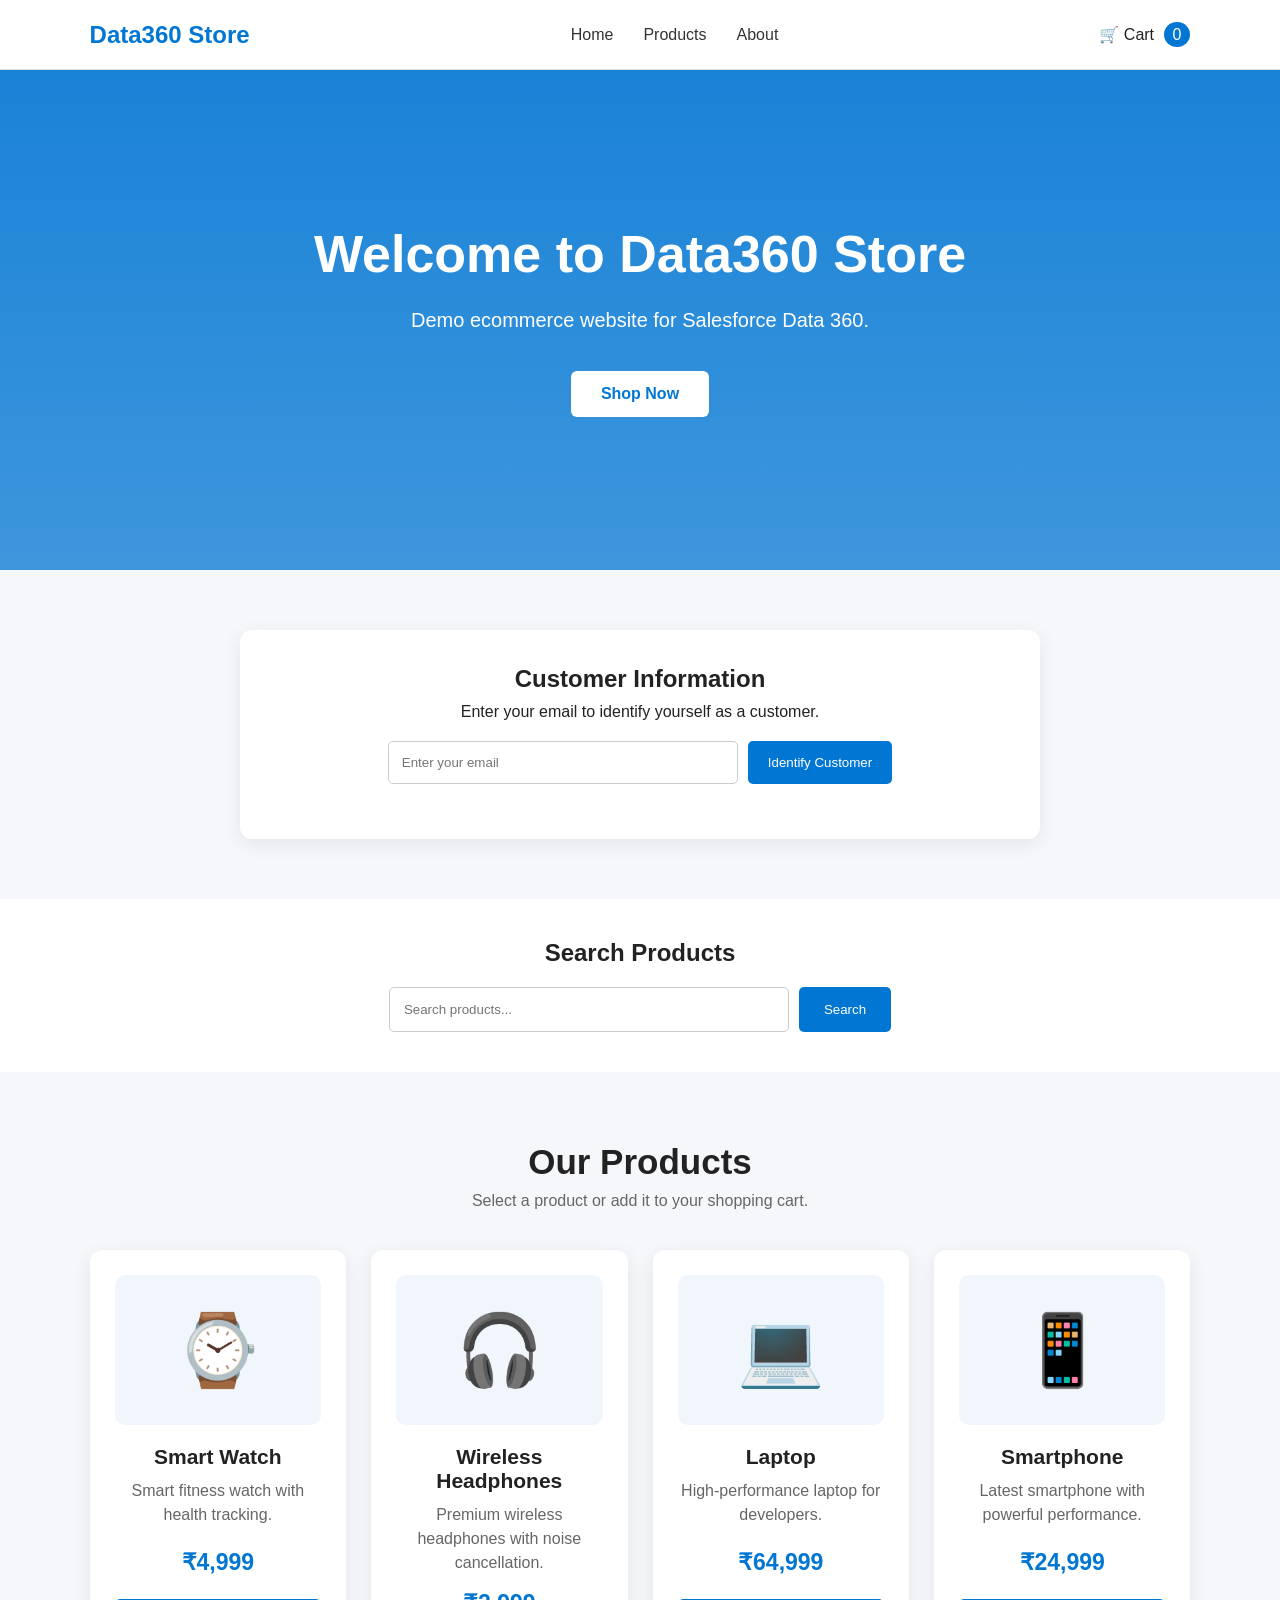
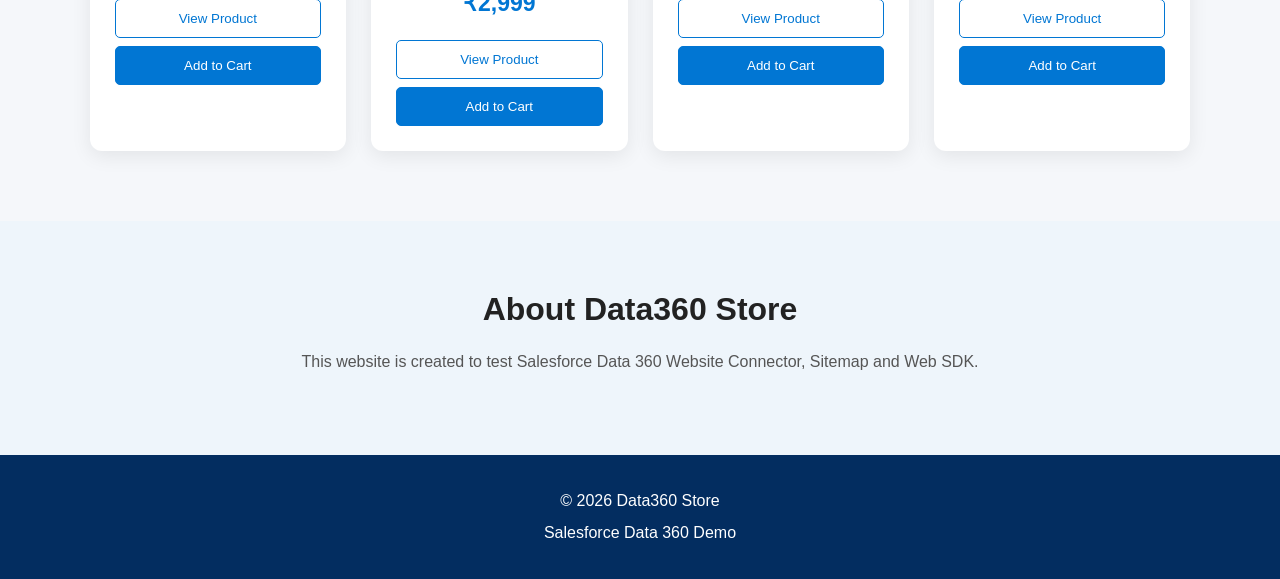
==== commit e526ad75: "Refactor index.html for improved structure and clarity" ====
--- a/index.html
+++ b/index.html
@@ -2,37 +2,26 @@
 <html lang="en">
 
 <head>
+
     <meta charset="UTF-8">
-    <meta name="viewport" content="width=device-width, initial-scale=1.0">
+
+    <meta
+        name="viewport"
+        content="width=device-width, initial-scale=1.0"
+    >
 
     <title>Data360 Store</title>
 
-    <link rel="stylesheet" href="style.css">
-
-    <!-- Salesforce Data 360 / Personalization Web SDK -->
-    <script src="https://cdn.c360a.salesforce.com/beacon/c360a/40716e49-b459-4f2a-a257-9c791028a830/scripts/c360a.min.js"></script>
-
-    <script>
-        window.addEventListener("load", function () {
-
-            if (window.SalesforceInteractions) {
-
-                SalesforceInteractions.init();
-
-                // Debug logging during development
-                SalesforceInteractions.setLoggingLevel(4);
-
-                console.log("Salesforce Interactions SDK initialized.");
-
-            } else {
-
-                console.error(
-                    "SalesforceInteractions SDK was not loaded."
-                );
-
-            }
-        });
+    <link
+        rel="stylesheet"
+        href="style.css"
+    >
+
+    <!-- Salesforce Data 360 Website Connector -->
+    <script
+        src="https://cdn.c360a.salesforce.com/beacon/c360a/40716e49-b459-4f2a-a257-9c791028a830/scripts/c360a.min.js">
     </script>
+
 </head>
 
 <body>
@@ -45,15 +34,30 @@
             Data360 Store
         </div>
 
-        <nav>
-            <a href="#home">Home</a>
-            <a href="#products">Products</a>
-            <a href="#about">About</a>
+        <nav class="navigation">
+
+            <a href="#home">
+                Home
+            </a>
+
+            <a href="#products">
+                Products
+            </a>
+
+            <a href="#about">
+                About
+            </a>
+
         </nav>
 
-        <div class="cart">
+        <div class="cart-display">
+
             🛒 Cart
-            <span id="cartCount">0</span>
+
+            <span id="cartCount">
+                0
+            </span>
+
         </div>
 
     </header>
@@ -61,18 +65,26 @@
 
     <!-- ================= HERO ================= -->
 
-    <section id="home" class="hero">
+    <section
+        id="home"
+        class="hero"
+    >
 
         <div class="hero-content">
 
-            <h1>Welcome to Data360 Store</h1>
+            <h1>
+                Welcome to Data360 Store
+            </h1>
 
             <p>
-                A demo e-commerce website connected with
+                Demo ecommerce website for
                 Salesforce Data 360.
             </p>
 
-            <a href="#products" class="hero-button">
+            <a
+                href="#products"
+                class="hero-button"
+            >
                 Shop Now
             </a>
 
@@ -81,16 +93,19 @@
     </section>
 
 
-    <!-- ================= CUSTOMER IDENTIFICATION ================= -->
+    <!-- ================= CUSTOMER EMAIL ================= -->
 
     <section class="customer-section">
 
         <div class="customer-box">
 
-            <h2>Customer Information</h2>
+            <h2>
+                Customer Information
+            </h2>
 
             <p>
-                Enter your email to simulate a known customer.
+                Enter your email to identify
+                yourself as a customer.
             </p>
 
             <div class="customer-form">
@@ -99,15 +114,22 @@
                     type="email"
                     id="customerEmail"
                     placeholder="Enter your email"
-                >
-
-                <button onclick="identifyCustomer()">
+                    autocomplete="email"
+                >
+
+                <button
+                    type="button"
+                    id="identifyCustomerBtn"
+                >
                     Identify Customer
                 </button>
 
             </div>
 
-            <p id="customerMessage"></p>
+            <p
+                id="customerMessage"
+                class="customer-message"
+            ></p>
 
         </div>
 
@@ -118,17 +140,22 @@
 
     <section class="search-section">
 
-        <h2>Find Products</h2>
+        <h2>
+            Search Products
+        </h2>
 
         <div class="search-box">
 
             <input
-                type="text"
+                type="search"
                 id="searchInput"
                 placeholder="Search products..."
             >
 
-            <button onclick="searchProducts()">
+            <button
+                type="button"
+                id="searchButton"
+            >
                 Search
             </button>
 
@@ -139,33 +166,56 @@
 
     <!-- ================= PRODUCTS ================= -->
 
-    <section id="products" class="products-section">
-
-        <h2>Our Products</h2>
+    <section
+        id="products"
+        class="products-section"
+    >
+
+        <h2>
+            Our Products
+        </h2>
 
         <p class="section-description">
-            Browse our products and interact with the website.
+
+            Select a product or add it to
+            your shopping cart.
+
         </p>
 
-        <div class="products-container" id="productsContainer">
-
-            <!-- Product 1 -->
+
+        <div
+            id="productsContainer"
+            class="products-container"
+        >
+
+
+            <!-- ================= PRODUCT 1 ================= -->
 
             <div
                 class="product-card"
+
                 data-product-id="P001"
+
                 data-product-name="Smart Watch"
+
                 data-product-price="4999"
+
+                data-product-category="Electronics"
             >
 
                 <div class="product-image">
                     ⌚
                 </div>
 
-                <h3>Smart Watch</h3>
+                <h3>
+                    Smart Watch
+                </h3>
 
                 <p class="product-description">
-                    Smart fitness watch with health tracking.
+
+                    Smart fitness watch with
+                    health tracking.
+
                 </p>
 
                 <p class="price">
@@ -173,14 +223,15 @@
                 </p>
 
                 <button
-                    onclick="viewProduct('P001', 'Smart Watch', 4999)"
+                    type="button"
+                    class="view-product-btn"
                 >
                     View Product
                 </button>
 
                 <button
+                    type="button"
                     class="cart-button"
-                    onclick="addToCart('P001', 'Smart Watch', 4999)"
                 >
                     Add to Cart
                 </button>
@@ -188,23 +239,33 @@
             </div>
 
 
-            <!-- Product 2 -->
+            <!-- ================= PRODUCT 2 ================= -->
 
             <div
                 class="product-card"
+
                 data-product-id="P002"
+
                 data-product-name="Wireless Headphones"
+
                 data-product-price="2999"
+
+                data-product-category="Electronics"
             >
 
                 <div class="product-image">
                     🎧
                 </div>
 
-                <h3>Wireless Headphones</h3>
+                <h3>
+                    Wireless Headphones
+                </h3>
 
                 <p class="product-description">
-                    Premium wireless headphones with noise cancellation.
+
+                    Premium wireless headphones
+                    with noise cancellation.
+
                 </p>
 
                 <p class="price">
@@ -212,14 +273,15 @@
                 </p>
 
                 <button
-                    onclick="viewProduct('P002', 'Wireless Headphones', 2999)"
+                    type="button"
+                    class="view-product-btn"
                 >
                     View Product
                 </button>
 
                 <button
+                    type="button"
                     class="cart-button"
-                    onclick="addToCart('P002', 'Wireless Headphones', 2999)"
                 >
                     Add to Cart
                 </button>
@@ -227,23 +289,33 @@
             </div>
 
 
-            <!-- Product 3 -->
+            <!-- ================= PRODUCT 3 ================= -->
 
             <div
                 class="product-card"
+
                 data-product-id="P003"
+
                 data-product-name="Laptop"
+
                 data-product-price="64999"
+
+                data-product-category="Computers"
             >
 
                 <div class="product-image">
                     💻
                 </div>
 
-                <h3>Laptop</h3>
+                <h3>
+                    Laptop
+                </h3>
 
                 <p class="product-description">
-                    High-performance laptop for developers.
+
+                    High-performance laptop
+                    for developers.
+
                 </p>
 
                 <p class="price">
@@ -251,14 +323,15 @@
                 </p>
 
                 <button
-                    onclick="viewProduct('P003', 'Laptop', 64999)"
+                    type="button"
+                    class="view-product-btn"
                 >
                     View Product
                 </button>
 
                 <button
+                    type="button"
                     class="cart-button"
-                    onclick="addToCart('P003', 'Laptop', 64999)"
                 >
                     Add to Cart
                 </button>
@@ -266,23 +339,33 @@
             </div>
 
 
-            <!-- Product 4 -->
+            <!-- ================= PRODUCT 4 ================= -->
 
             <div
                 class="product-card"
+
                 data-product-id="P004"
+
                 data-product-name="Smartphone"
+
                 data-product-price="24999"
+
+                data-product-category="Mobile"
             >
 
                 <div class="product-image">
                     📱
                 </div>
 
-                <h3>Smartphone</h3>
+                <h3>
+                    Smartphone
+                </h3>
 
                 <p class="product-description">
-                    Latest smartphone with powerful performance.
+
+                    Latest smartphone with
+                    powerful performance.
+
                 </p>
 
                 <p class="price">
@@ -290,14 +373,15 @@
                 </p>
 
                 <button
-                    onclick="viewProduct('P004', 'Smartphone', 24999)"
+                    type="button"
+                    class="view-product-btn"
                 >
                     View Product
                 </button>
 
                 <button
+                    type="button"
                     class="cart-button"
-                    onclick="addToCart('P004', 'Smartphone', 24999)"
                 >
                     Add to Cart
                 </button>
@@ -311,19 +395,21 @@
 
     <!-- ================= ABOUT ================= -->
 
-    <section id="about" class="about">
-
-        <h2>About Data360 Store</h2>
+    <section
+        id="about"
+        class="about"
+    >
+
+        <h2>
+            About Data360 Store
+        </h2>
 
         <p>
-            This website is created for testing Salesforce
-            Data 360 Website Connector and Personalization.
-        </p>
-
-        <p>
-            Customer interactions such as page views,
-            product views, searches and cart actions can
-            be captured and sent to Salesforce.
+
+            This website is created to test
+            Salesforce Data 360 Website Connector,
+            Sitemap and Web SDK.
+
         </p>
 
     </section>
@@ -344,8 +430,12 @@
     </footer>
 
 
+    <!-- Normal website JavaScript -->
     <script src="script.js"></script>
 
+    <!-- Salesforce Sitemap -->
+    <script src="sitemap.js"></script>
+
 </body>
 
-</html>+</html>
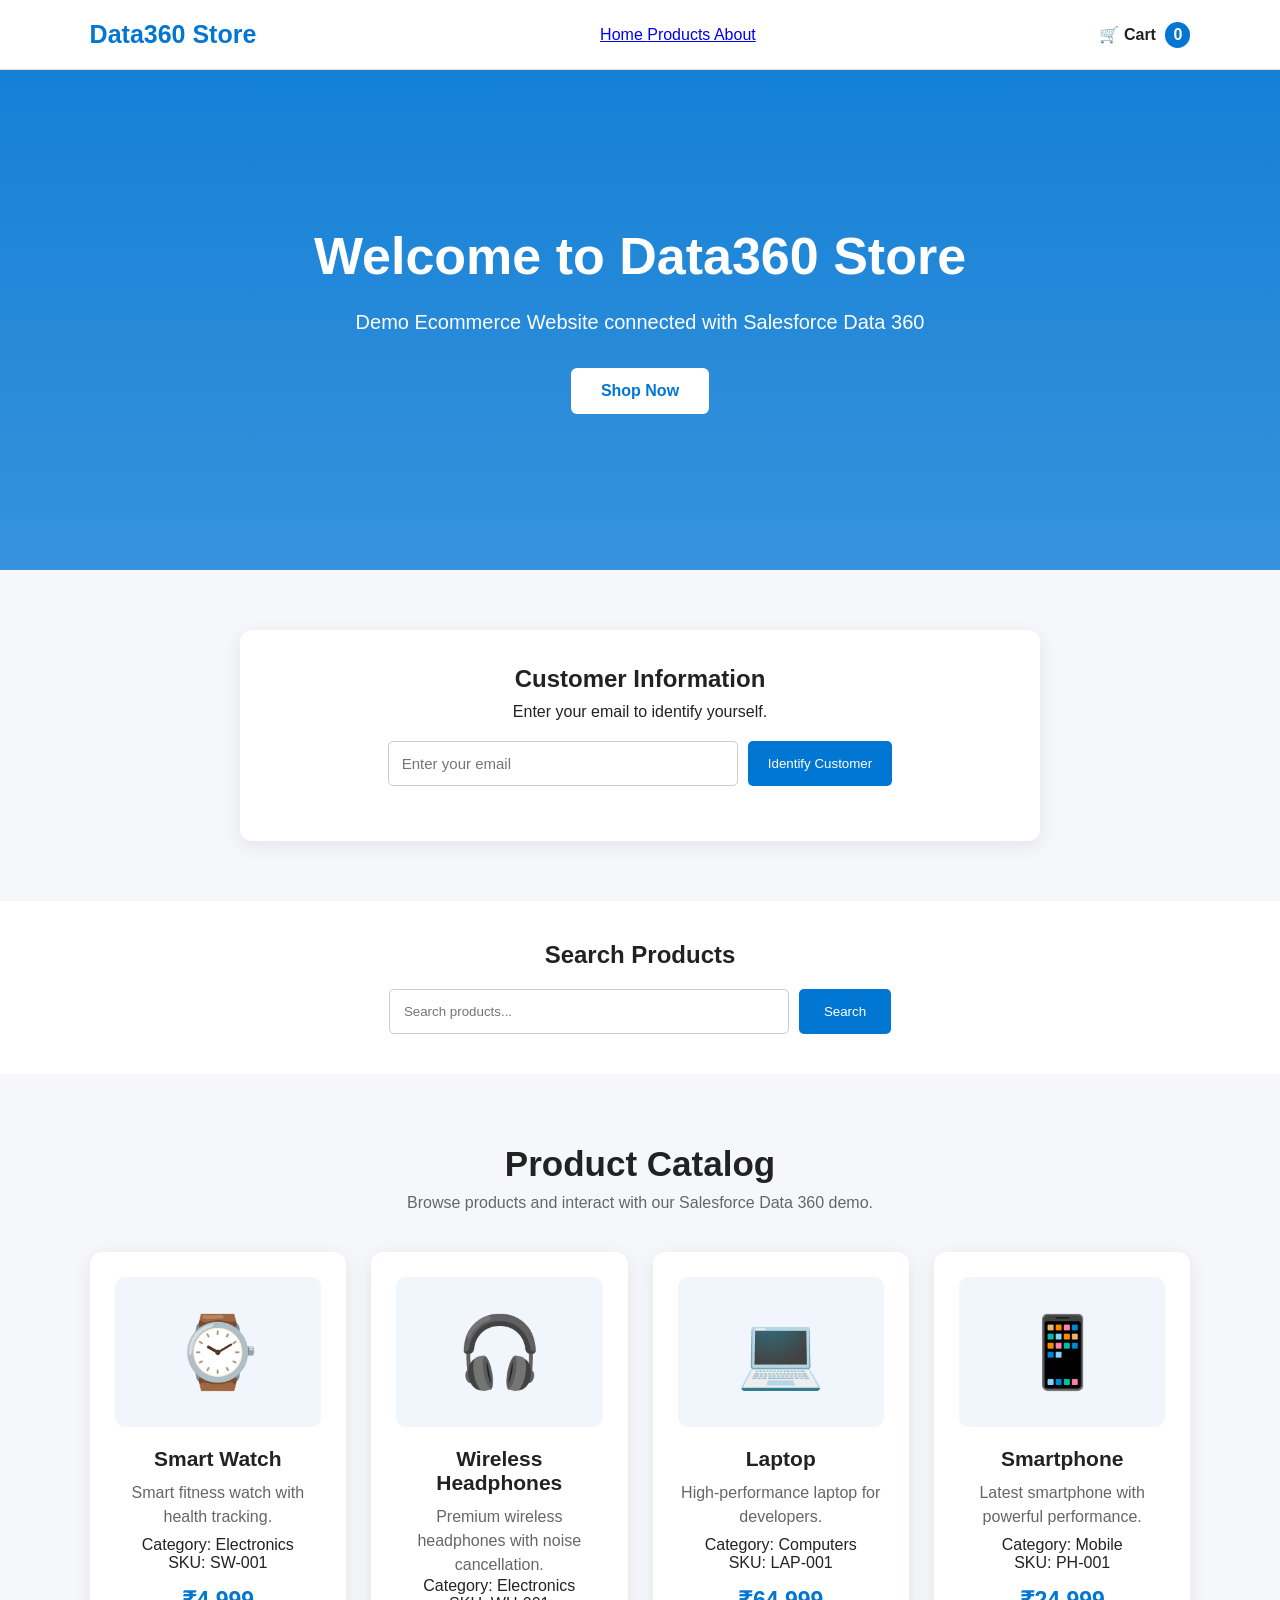
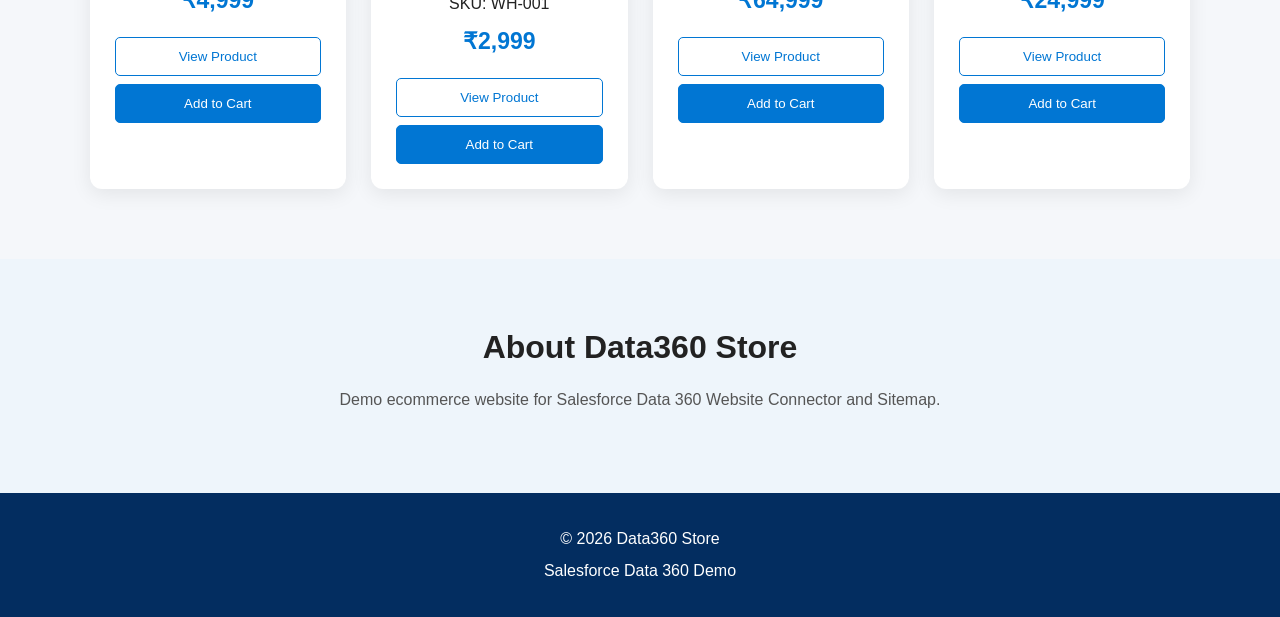
==== commit 401a5930: "Refactor index.html for better structure and clarity Updated comments and structure in index.html fo" ====
--- a/index.html
+++ b/index.html
@@ -17,424 +17,592 @@
         href="style.css"
     >
 
-    <!-- Salesforce Data 360 Website Connector -->
+    <!-- Salesforce Data 360 Web SDK -->
     <script
         src="https://cdn.c360a.salesforce.com/beacon/c360a/40716e49-b459-4f2a-a257-9c791028a830/scripts/c360a.min.js">
     </script>
 
 </head>
 
+
 <body>
 
-    <!-- ================= HEADER ================= -->
-
-    <header class="header">
-
-        <div class="logo">
-            Data360 Store
+
+<!-- =========================================================
+     HEADER
+========================================================= -->
+
+<header class="header">
+
+    <div class="logo">
+        Data360 Store
+    </div>
+
+
+    <nav>
+
+        <a href="#home">
+            Home
+        </a>
+
+        <a href="#products">
+            Products
+        </a>
+
+        <a href="#about">
+            About
+        </a>
+
+    </nav>
+
+
+    <div class="cart-display">
+
+        🛒 Cart
+
+        <span id="cartCount">
+            0
+        </span>
+
+    </div>
+
+</header>
+
+
+
+<!-- =========================================================
+     HOME
+========================================================= -->
+
+<section
+    id="home"
+    class="hero"
+>
+
+    <div class="hero-content">
+
+        <h1>
+            Welcome to Data360 Store
+        </h1>
+
+        <p>
+            Demo Ecommerce Website
+            connected with Salesforce Data 360
+        </p>
+
+        <a
+            href="#products"
+            class="hero-button"
+        >
+            Shop Now
+        </a>
+
+    </div>
+
+</section>
+
+
+
+<!-- =========================================================
+     CUSTOMER IDENTITY
+========================================================= -->
+
+<section class="customer-section">
+
+    <div class="customer-box">
+
+        <h2>
+            Customer Information
+        </h2>
+
+        <p>
+            Enter your email to identify
+            yourself.
+        </p>
+
+
+        <div class="customer-form">
+
+            <input
+                type="email"
+                id="customerEmail"
+                placeholder="Enter your email"
+                autocomplete="email"
+            >
+
+
+            <button
+                type="button"
+                id="identifyCustomerBtn"
+            >
+                Identify Customer
+            </button>
+
         </div>
 
-        <nav class="navigation">
-
-            <a href="#home">
-                Home
-            </a>
-
-            <a href="#products">
-                Products
-            </a>
-
-            <a href="#about">
-                About
-            </a>
-
-        </nav>
-
-        <div class="cart-display">
-
-            🛒 Cart
-
-            <span id="cartCount">
-                0
-            </span>
-
-        </div>
-
-    </header>
-
-
-    <!-- ================= HERO ================= -->
-
-    <section
-        id="home"
-        class="hero"
+
+        <p
+            id="customerMessage"
+        ></p>
+
+    </div>
+
+</section>
+
+
+
+<!-- =========================================================
+     SEARCH
+========================================================= -->
+
+<section class="search-section">
+
+    <h2>
+        Search Products
+    </h2>
+
+
+    <div class="search-box">
+
+        <input
+            type="search"
+            id="searchInput"
+            placeholder="Search products..."
+        >
+
+
+        <button
+            type="button"
+            id="searchButton"
+        >
+            Search
+        </button>
+
+    </div>
+
+</section>
+
+
+
+<!-- =========================================================
+     PRODUCT CATALOG
+========================================================= -->
+
+<section
+    id="products"
+    class="products-section"
+>
+
+
+    <h2>
+        Product Catalog
+    </h2>
+
+
+    <p class="section-description">
+
+        Browse products and interact with
+        our Salesforce Data 360 demo.
+
+    </p>
+
+
+
+    <div
+        id="productsContainer"
+        class="products-container"
     >
 
-        <div class="hero-content">
-
-            <h1>
-                Welcome to Data360 Store
-            </h1>
-
-            <p>
-                Demo ecommerce website for
-                Salesforce Data 360.
-            </p>
-
-            <a
-                href="#products"
-                class="hero-button"
-            >
-                Shop Now
-            </a>
-
-        </div>
-
-    </section>
-
-
-    <!-- ================= CUSTOMER EMAIL ================= -->
-
-    <section class="customer-section">
-
-        <div class="customer-box">
-
-            <h2>
-                Customer Information
-            </h2>
-
-            <p>
-                Enter your email to identify
-                yourself as a customer.
-            </p>
-
-            <div class="customer-form">
-
-                <input
-                    type="email"
-                    id="customerEmail"
-                    placeholder="Enter your email"
-                    autocomplete="email"
-                >
-
-                <button
-                    type="button"
-                    id="identifyCustomerBtn"
-                >
-                    Identify Customer
-                </button>
-
+
+
+        <!-- =================================================
+             PRODUCT 001
+        ================================================== -->
+
+        <article
+            class="product-card"
+
+            data-catalog-id="CAT001"
+
+            data-product-id="P001"
+
+            data-product-sku="SW-001"
+
+            data-product-name="Smart Watch"
+
+            data-product-price="4999"
+
+            data-product-category="Electronics"
+
+            data-product-brand="Data360"
+
+            data-product-currency="INR"
+        >
+
+
+            <div class="product-image">
+                ⌚
             </div>
 
-            <p
-                id="customerMessage"
-                class="customer-message"
-            ></p>
-
-        </div>
-
-    </section>
-
-
-    <!-- ================= SEARCH ================= -->
-
-    <section class="search-section">
-
-        <h2>
-            Search Products
-        </h2>
-
-        <div class="search-box">
-
-            <input
-                type="search"
-                id="searchInput"
-                placeholder="Search products..."
-            >
-
-            <button
-                type="button"
-                id="searchButton"
-            >
-                Search
-            </button>
-
-        </div>
-
-    </section>
-
-
-    <!-- ================= PRODUCTS ================= -->
-
-    <section
-        id="products"
-        class="products-section"
-    >
-
-        <h2>
-            Our Products
-        </h2>
-
-        <p class="section-description">
-
-            Select a product or add it to
-            your shopping cart.
-
-        </p>
-
-
-        <div
-            id="productsContainer"
-            class="products-container"
+
+            <h3>
+                Smart Watch
+            </h3>
+
+
+            <p class="product-description">
+
+                Smart fitness watch with
+                health tracking.
+
+            </p>
+
+
+            <p class="product-category">
+
+                Category:
+                Electronics
+
+            </p>
+
+
+            <p class="product-sku">
+
+                SKU:
+                SW-001
+
+            </p>
+
+
+            <p class="price">
+                ₹4,999
+            </p>
+
+
+            <button
+                type="button"
+                class="view-product-btn"
+            >
+                View Product
+            </button>
+
+
+            <button
+                type="button"
+                class="cart-button"
+            >
+                Add to Cart
+            </button>
+
+        </article>
+
+
+
+        <!-- =================================================
+             PRODUCT 002
+        ================================================== -->
+
+        <article
+            class="product-card"
+
+            data-catalog-id="CAT001"
+
+            data-product-id="P002"
+
+            data-product-sku="WH-001"
+
+            data-product-name="Wireless Headphones"
+
+            data-product-price="2999"
+
+            data-product-category="Electronics"
+
+            data-product-brand="Data360"
+
+            data-product-currency="INR"
         >
 
 
-            <!-- ================= PRODUCT 1 ================= -->
-
-            <div
-                class="product-card"
-
-                data-product-id="P001"
-
-                data-product-name="Smart Watch"
-
-                data-product-price="4999"
-
-                data-product-category="Electronics"
-            >
-
-                <div class="product-image">
-                    ⌚
-                </div>
-
-                <h3>
-                    Smart Watch
-                </h3>
-
-                <p class="product-description">
-
-                    Smart fitness watch with
-                    health tracking.
-
-                </p>
-
-                <p class="price">
-                    ₹4,999
-                </p>
-
-                <button
-                    type="button"
-                    class="view-product-btn"
-                >
-                    View Product
-                </button>
-
-                <button
-                    type="button"
-                    class="cart-button"
-                >
-                    Add to Cart
-                </button>
-
+            <div class="product-image">
+                🎧
             </div>
 
 
-            <!-- ================= PRODUCT 2 ================= -->
-
-            <div
-                class="product-card"
-
-                data-product-id="P002"
-
-                data-product-name="Wireless Headphones"
-
-                data-product-price="2999"
-
-                data-product-category="Electronics"
-            >
-
-                <div class="product-image">
-                    🎧
-                </div>
-
-                <h3>
-                    Wireless Headphones
-                </h3>
-
-                <p class="product-description">
-
-                    Premium wireless headphones
-                    with noise cancellation.
-
-                </p>
-
-                <p class="price">
-                    ₹2,999
-                </p>
-
-                <button
-                    type="button"
-                    class="view-product-btn"
-                >
-                    View Product
-                </button>
-
-                <button
-                    type="button"
-                    class="cart-button"
-                >
-                    Add to Cart
-                </button>
-
+            <h3>
+                Wireless Headphones
+            </h3>
+
+
+            <p class="product-description">
+
+                Premium wireless headphones
+                with noise cancellation.
+
+            </p>
+
+
+            <p class="product-category">
+
+                Category:
+                Electronics
+
+            </p>
+
+
+            <p class="product-sku">
+
+                SKU:
+                WH-001
+
+            </p>
+
+
+            <p class="price">
+                ₹2,999
+            </p>
+
+
+            <button
+                type="button"
+                class="view-product-btn"
+            >
+                View Product
+            </button>
+
+
+            <button
+                type="button"
+                class="cart-button"
+            >
+                Add to Cart
+            </button>
+
+        </article>
+
+
+
+        <!-- =================================================
+             PRODUCT 003
+        ================================================== -->
+
+        <article
+            class="product-card"
+
+            data-catalog-id="CAT002"
+
+            data-product-id="P003"
+
+            data-product-sku="LAP-001"
+
+            data-product-name="Laptop"
+
+            data-product-price="64999"
+
+            data-product-category="Computers"
+
+            data-product-brand="Data360"
+
+            data-product-currency="INR"
+        >
+
+
+            <div class="product-image">
+                💻
             </div>
 
 
-            <!-- ================= PRODUCT 3 ================= -->
-
-            <div
-                class="product-card"
-
-                data-product-id="P003"
-
-                data-product-name="Laptop"
-
-                data-product-price="64999"
-
-                data-product-category="Computers"
-            >
-
-                <div class="product-image">
-                    💻
-                </div>
-
-                <h3>
-                    Laptop
-                </h3>
-
-                <p class="product-description">
-
-                    High-performance laptop
-                    for developers.
-
-                </p>
-
-                <p class="price">
-                    ₹64,999
-                </p>
-
-                <button
-                    type="button"
-                    class="view-product-btn"
-                >
-                    View Product
-                </button>
-
-                <button
-                    type="button"
-                    class="cart-button"
-                >
-                    Add to Cart
-                </button>
-
+            <h3>
+                Laptop
+            </h3>
+
+
+            <p class="product-description">
+
+                High-performance laptop
+                for developers.
+
+            </p>
+
+
+            <p class="product-category">
+
+                Category:
+                Computers
+
+            </p>
+
+
+            <p class="product-sku">
+
+                SKU:
+                LAP-001
+
+            </p>
+
+
+            <p class="price">
+                ₹64,999
+            </p>
+
+
+            <button
+                type="button"
+                class="view-product-btn"
+            >
+                View Product
+            </button>
+
+
+            <button
+                type="button"
+                class="cart-button"
+            >
+                Add to Cart
+            </button>
+
+        </article>
+
+
+
+        <!-- =================================================
+             PRODUCT 004
+        ================================================== -->
+
+        <article
+            class="product-card"
+
+            data-catalog-id="CAT003"
+
+            data-product-id="P004"
+
+            data-product-sku="PH-001"
+
+            data-product-name="Smartphone"
+
+            data-product-price="24999"
+
+            data-product-category="Mobile"
+
+            data-product-brand="Data360"
+
+            data-product-currency="INR"
+        >
+
+
+            <div class="product-image">
+                📱
             </div>
 
 
-            <!-- ================= PRODUCT 4 ================= -->
-
-            <div
-                class="product-card"
-
-                data-product-id="P004"
-
-                data-product-name="Smartphone"
-
-                data-product-price="24999"
-
-                data-product-category="Mobile"
-            >
-
-                <div class="product-image">
-                    📱
-                </div>
-
-                <h3>
-                    Smartphone
-                </h3>
-
-                <p class="product-description">
-
-                    Latest smartphone with
-                    powerful performance.
-
-                </p>
-
-                <p class="price">
-                    ₹24,999
-                </p>
-
-                <button
-                    type="button"
-                    class="view-product-btn"
-                >
-                    View Product
-                </button>
-
-                <button
-                    type="button"
-                    class="cart-button"
-                >
-                    Add to Cart
-                </button>
-
-            </div>
-
-        </div>
-
-    </section>
-
-
-    <!-- ================= ABOUT ================= -->
-
-    <section
-        id="about"
-        class="about"
-    >
-
-        <h2>
-            About Data360 Store
-        </h2>
-
-        <p>
-
-            This website is created to test
-            Salesforce Data 360 Website Connector,
-            Sitemap and Web SDK.
-
-        </p>
-
-    </section>
-
-
-    <!-- ================= FOOTER ================= -->
-
-    <footer>
-
-        <p>
-            © 2026 Data360 Store
-        </p>
-
-        <p>
-            Salesforce Data 360 Demo
-        </p>
-
-    </footer>
-
-
-    <!-- Normal website JavaScript -->
-    <script src="script.js"></script>
-
-    <!-- Salesforce Sitemap -->
-    <script src="sitemap.js"></script>
+            <h3>
+                Smartphone
+            </h3>
+
+
+            <p class="product-description">
+
+                Latest smartphone with
+                powerful performance.
+
+            </p>
+
+
+            <p class="product-category">
+
+                Category:
+                Mobile
+
+            </p>
+
+
+            <p class="product-sku">
+
+                SKU:
+                PH-001
+
+            </p>
+
+
+            <p class="price">
+                ₹24,999
+            </p>
+
+
+            <button
+                type="button"
+                class="view-product-btn"
+            >
+                View Product
+            </button>
+
+
+            <button
+                type="button"
+                class="cart-button"
+            >
+                Add to Cart
+            </button>
+
+        </article>
+
+
+    </div>
+
+</section>
+
+
+
+<!-- =========================================================
+     ABOUT
+========================================================= -->
+
+<section
+    id="about"
+    class="about"
+>
+
+    <h2>
+        About Data360 Store
+    </h2>
+
+
+    <p>
+
+        Demo ecommerce website for
+        Salesforce Data 360 Website
+        Connector and Sitemap.
+
+    </p>
+
+</section>
+
+
+
+<!-- =========================================================
+     FOOTER
+========================================================= -->
+
+<footer>
+
+    <p>
+        © 2026 Data360 Store
+    </p>
+
+    <p>
+        Salesforce Data 360 Demo
+    </p>
+
+</footer>
+
+
+
+<!-- Website functionality -->
+<script src="script.js"></script>
+
+
+<!-- Salesforce Sitemap -->
+<script src="sitemap.js"></script>
+
 
 </body>
 
--- a/style.css
+++ b/style.css
@@ -18,16 +18,14 @@
 /* ================= HEADER ================= */
 
 .header {
-    width: 100%;
     height: 70px;
+    padding: 0 7%;
 
     display: flex;
     align-items: center;
     justify-content: space-between;
 
-    padding: 0 7%;
-
-    background: white;
+    background: #ffffff;
 
     border-bottom: 1px solid #ddd;
 
@@ -38,42 +36,48 @@
 }
 
 .logo {
-    font-size: 24px;
+    font-size: 25px;
     font-weight: bold;
 
     color: #0176d3;
 }
 
-.header nav {
+.navigation {
     display: flex;
     gap: 30px;
 }
 
-.header nav a {
+.navigation a {
     text-decoration: none;
     color: #333;
 
     font-weight: 500;
 }
 
-.header nav a:hover {
+.navigation a:hover {
     color: #0176d3;
 }
 
-.cart {
+.cart-display {
     font-weight: bold;
 }
 
 #cartCount {
+    display: inline-block;
+
+    min-width: 25px;
+
+    padding: 4px 8px;
+
+    margin-left: 5px;
+
     background: #0176d3;
 
     color: white;
 
-    padding: 4px 9px;
-
     border-radius: 20px;
 
-    margin-left: 5px;
+    text-align: center;
 }
 
 
@@ -90,8 +94,8 @@
 
     background:
         linear-gradient(
-            rgba(1, 118, 211, 0.9),
-            rgba(1, 118, 211, 0.75)
+            rgba(1, 118, 211, 0.92),
+            rgba(1, 118, 211, 0.78)
         );
 
     color: white;
@@ -103,14 +107,16 @@
 
 .hero h1 {
     font-size: 52px;
+
     margin-bottom: 20px;
 }
 
 .hero p {
     font-size: 20px;
+
     line-height: 1.6;
 
-    margin-bottom: 35px;
+    margin-bottom: 30px;
 }
 
 .hero-button {
@@ -147,7 +153,8 @@
 
     border-radius: 12px;
 
-    box-shadow: 0 5px 20px rgba(0, 0, 0, 0.08);
+    box-shadow:
+        0 5px 20px rgba(0, 0, 0, 0.08);
 
     text-align: center;
 }
@@ -176,6 +183,8 @@
     border: 1px solid #ccc;
 
     border-radius: 5px;
+
+    font-size: 15px;
 }
 
 .customer-form button {
@@ -192,9 +201,7 @@
     cursor: pointer;
 }
 
-#customerMessage {
-    margin-top: 15px;
-
+.customer-message {
     color: #2e844a;
 
     font-weight: bold;
@@ -206,9 +213,9 @@
 .search-section {
     padding: 40px 7%;
 
-    text-align: center;
-
     background: white;
+
+    text-align: center;
 }
 
 .search-section h2 {
@@ -261,26 +268,29 @@
 }
 
 .section-description {
-    text-align: center;
-
     margin: 10px 0 40px;
 
     color: #666;
+
+    text-align: center;
 }
 
 .products-container {
     display: grid;
 
     grid-template-columns:
-        repeat(auto-fit, minmax(240px, 1fr));
+        repeat(
+            auto-fit,
+            minmax(240px, 1fr)
+        );
 
     gap: 25px;
 }
 
 .product-card {
+    padding: 25px;
+
     background: white;
-
-    padding: 25px;
 
     border-radius: 12px;
 
@@ -294,9 +304,6 @@
 
 .product-card:hover {
     transform: translateY(-5px);
-
-    box-shadow:
-        0 10px 30px rgba(0, 0, 0, 0.12);
 }
 
 .product-image {
@@ -305,16 +312,15 @@
     display: flex;
 
     align-items: center;
-
     justify-content: center;
 
+    margin-bottom: 20px;
+
     background: #f0f6fc;
 
     border-radius: 10px;
 
     font-size: 70px;
-
-    margin-bottom: 20px;
 }
 
 .product-card h3 {
@@ -332,13 +338,13 @@
 }
 
 .price {
+    margin: 15px 0;
+
+    color: #0176d3;
+
     font-size: 23px;
 
     font-weight: bold;
-
-    color: #0176d3;
-
-    margin: 15px 0;
 }
 
 .product-card button {
@@ -383,9 +389,9 @@
 }
 
 .about h2 {
+    margin-bottom: 20px;
+
     font-size: 32px;
-
-    margin-bottom: 20px;
 }
 
 .about p {
@@ -393,9 +399,9 @@
 
     margin: 10px auto;
 
+    color: #555;
+
     line-height: 1.7;
-
-    color: #555;
 }
 
 
@@ -422,7 +428,7 @@
         padding: 0 20px;
     }
 
-    .header nav {
+    .navigation {
         display: none;
     }
 
@@ -440,4 +446,4 @@
         width: 100%;
     }
 
-}+}
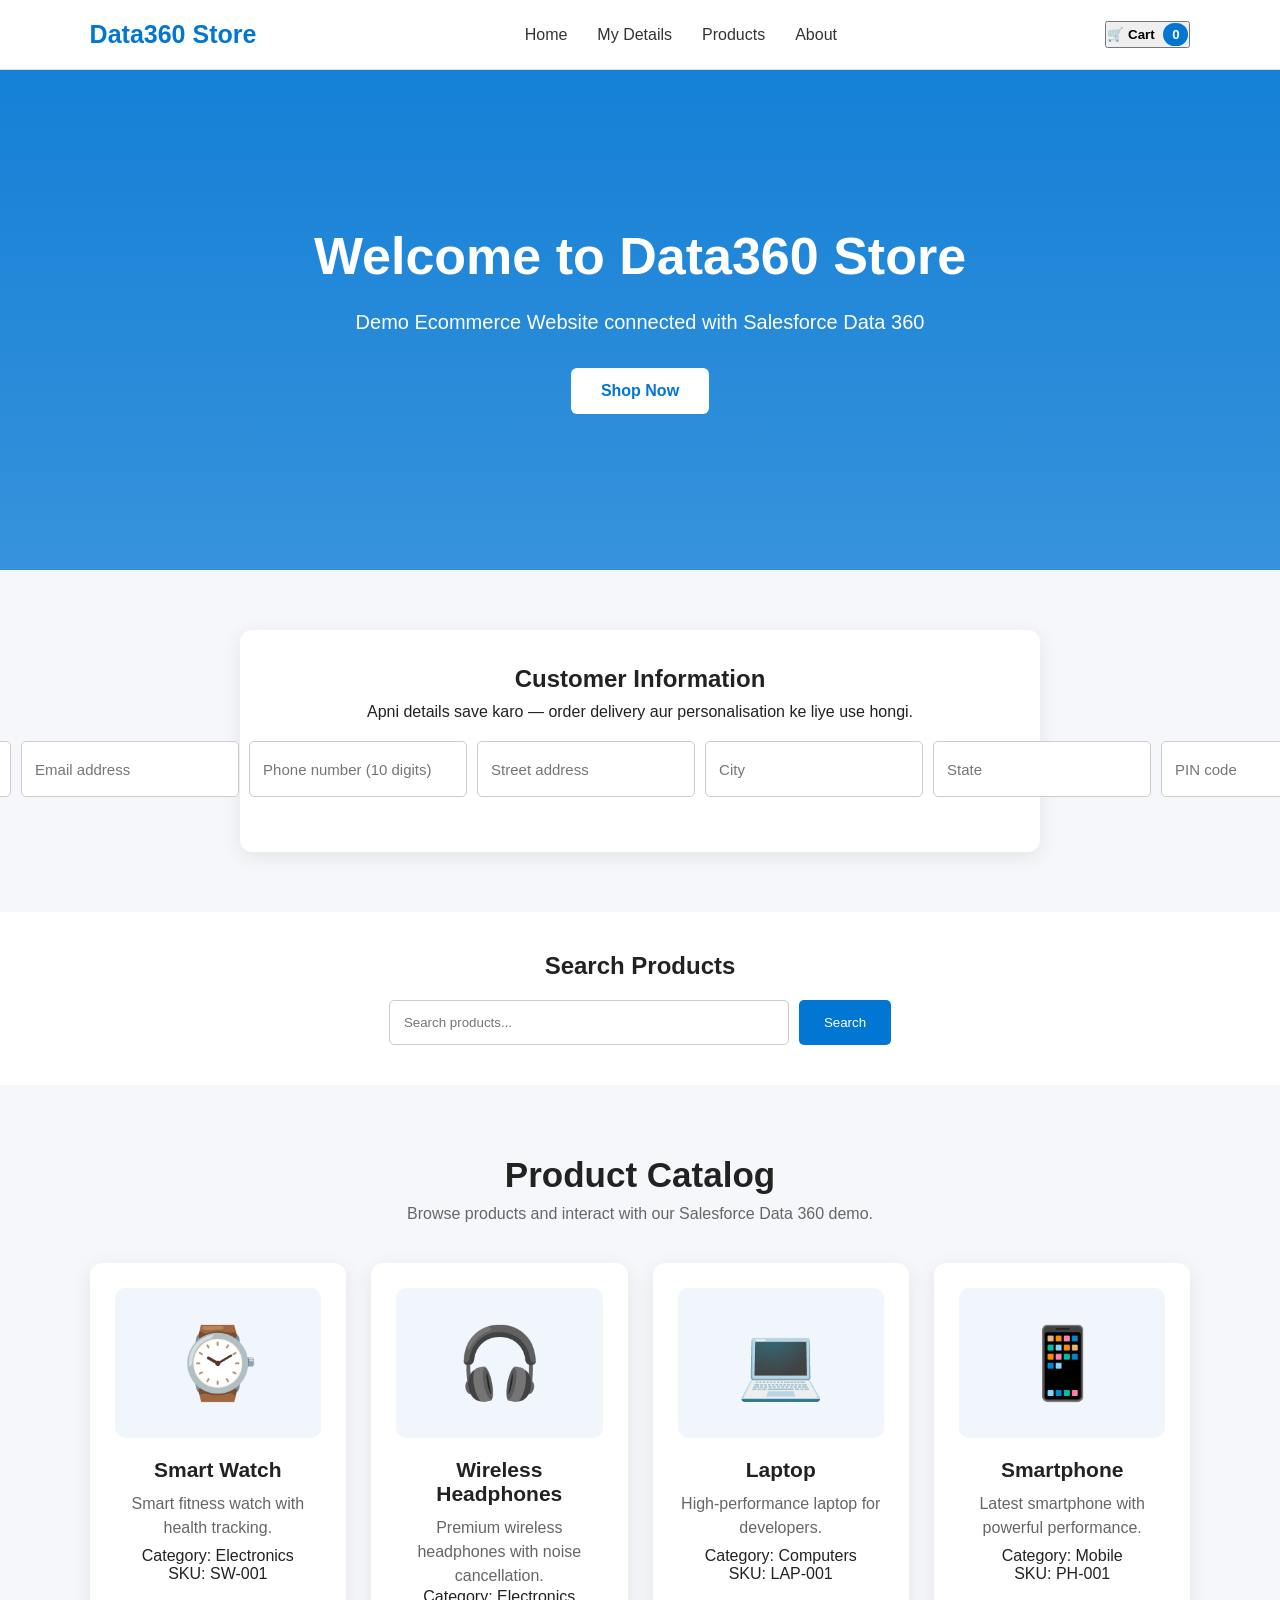
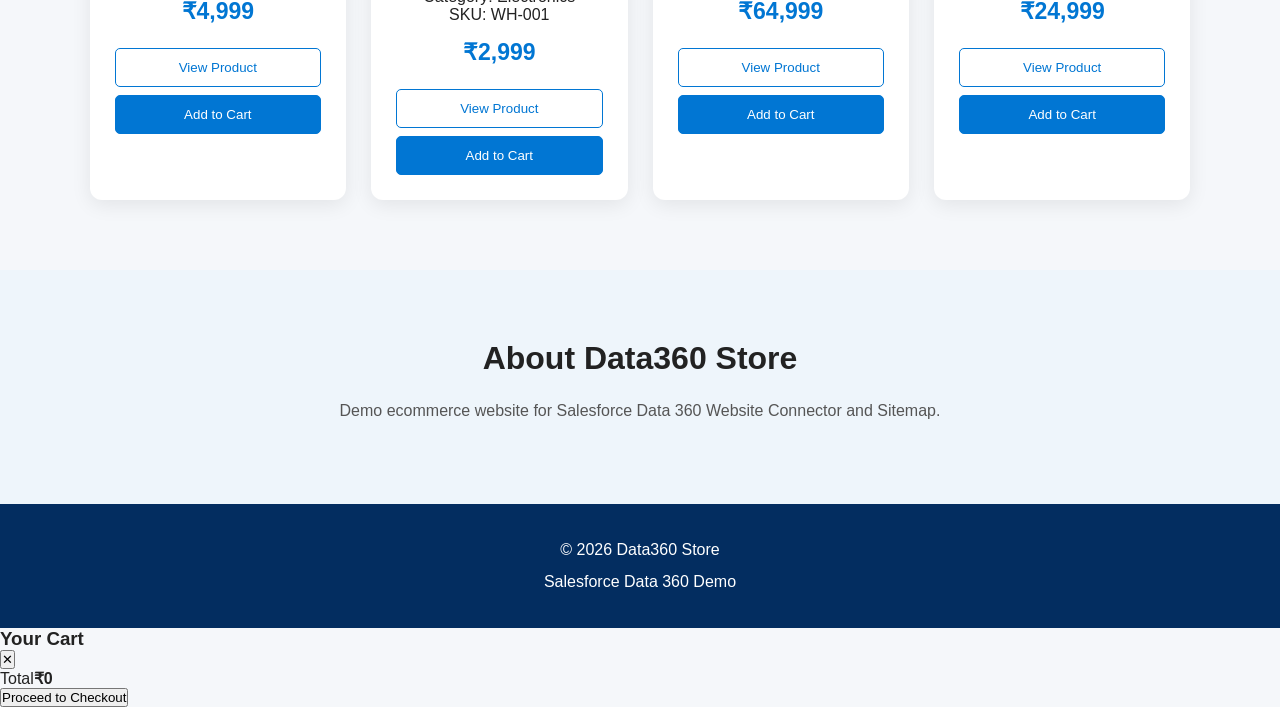
==== commit b00243c2: "Refactor index.html for improved structure and clarity" ====
--- a/index.html
+++ b/index.html
@@ -1,609 +1,176 @@
 <!DOCTYPE html>
 <html lang="en">
-
 <head>
-
-    <meta charset="UTF-8">
-
-    <meta
-        name="viewport"
-        content="width=device-width, initial-scale=1.0"
-    >
-
-    <title>Data360 Store</title>
-
-    <link
-        rel="stylesheet"
-        href="style.css"
-    >
-
-    <!-- Salesforce Data 360 Web SDK -->
-    <script
-        src="https://cdn.c360a.salesforce.com/beacon/c360a/40716e49-b459-4f2a-a257-9c791028a830/scripts/c360a.min.js">
-    </script>
-
+<meta charset="UTF-8">
+<meta name="viewport" content="width=device-width, initial-scale=1.0">
+<title>Data360 Store</title>
+<link rel="stylesheet" href="style.css">
+<!-- Salesforce Data 360 Web SDK -->
+<script src="https://cdn.c360a.salesforce.com/beacon/c360a/40716e49-b459-4f2a-a257-9c791028a830/scripts/c360a.min.js"></script>
 </head>
-
-
 <body>
 
-
-<!-- =========================================================
-     HEADER
-========================================================= -->
-
+<!-- HEADER -->
 <header class="header">
-
-    <div class="logo">
-        Data360 Store
-    </div>
-
-
-    <nav>
-
-        <a href="#home">
-            Home
-        </a>
-
-        <a href="#products">
-            Products
-        </a>
-
-        <a href="#about">
-            About
-        </a>
-
-    </nav>
-
-
-    <div class="cart-display">
-
-        🛒 Cart
-
-        <span id="cartCount">
-            0
-        </span>
-
-    </div>
-
+  <div class="logo">Data360 <span>Store</span></div>
+  <nav class="navigation">
+    <a href="#home">Home</a>
+    <a href="#customer">My Details</a>
+    <a href="#products">Products</a>
+    <a href="#about">About</a>
+  </nav>
+  <button type="button" class="cart-display" id="cartBtn">🛒 Cart <span id="cartCount">0</span></button>
 </header>
 
-
-
-<!-- =========================================================
-     HOME
-========================================================= -->
-
-<section
-    id="home"
-    class="hero"
->
-
-    <div class="hero-content">
-
-        <h1>
-            Welcome to Data360 Store
-        </h1>
-
-        <p>
-            Demo Ecommerce Website
-            connected with Salesforce Data 360
-        </p>
-
-        <a
-            href="#products"
-            class="hero-button"
-        >
-            Shop Now
-        </a>
-
-    </div>
-
+<!-- HOME -->
+<section id="home" class="hero">
+  <div class="hero-content">
+    <h1>Welcome to Data360 Store</h1>
+    <p>Demo Ecommerce Website connected with Salesforce Data 360</p>
+    <a href="#products" class="hero-button">Shop Now</a>
+  </div>
 </section>
 
-
-
-<!-- =========================================================
-     CUSTOMER IDENTITY
-========================================================= -->
-
-<section class="customer-section">
-
-    <div class="customer-box">
-
-        <h2>
-            Customer Information
-        </h2>
-
-        <p>
-            Enter your email to identify
-            yourself.
-        </p>
-
-
-        <div class="customer-form">
-
-            <input
-                type="email"
-                id="customerEmail"
-                placeholder="Enter your email"
-                autocomplete="email"
-            >
-
-
-            <button
-                type="button"
-                id="identifyCustomerBtn"
-            >
-                Identify Customer
-            </button>
-
-        </div>
-
-
-        <p
-            id="customerMessage"
-        ></p>
-
+<!-- CUSTOMER DETAILS -->
+<section class="customer-section" id="customer">
+  <div class="customer-box">
+    <h2>Customer Information</h2>
+    <p class="muted">Apni details save karo — order delivery aur personalisation ke liye use hongi.</p>
+    <div class="customer-form">
+      <input type="text" id="customerName" placeholder="Full name" autocomplete="name">
+      <input type="email" id="customerEmail" placeholder="Email address" autocomplete="email">
+      <input type="tel" id="customerPhone" placeholder="Phone number (10 digits)" autocomplete="tel">
+      <input type="text" id="customerAddress" class="full" placeholder="Street address" autocomplete="street-address">
+      <input type="text" id="customerCity" placeholder="City" autocomplete="address-level2">
+      <input type="text" id="customerState" placeholder="State" autocomplete="address-level1">
+      <input type="text" id="customerPincode" placeholder="PIN code" autocomplete="postal-code" inputmode="numeric">
+      <button type="button" id="identifyCustomerBtn" class="full">Identify Customer</button>
     </div>
-
+    <p id="customerMessage"></p>
+  </div>
 </section>
 
-
-
-<!-- =========================================================
-     SEARCH
-========================================================= -->
-
+<!-- SEARCH -->
 <section class="search-section">
-
-    <h2>
-        Search Products
-    </h2>
-
-
-    <div class="search-box">
-
-        <input
-            type="search"
-            id="searchInput"
-            placeholder="Search products..."
-        >
-
-
-        <button
-            type="button"
-            id="searchButton"
-        >
-            Search
-        </button>
-
-    </div>
-
+  <h2>Search Products</h2>
+  <div class="search-box">
+    <input type="search" id="searchInput" placeholder="Search products...">
+    <button type="button" id="searchButton">Search</button>
+  </div>
 </section>
 
+<!-- PRODUCT CATALOG -->
+<section id="products" class="products-section">
+  <h2>Product Catalog</h2>
+  <p class="section-description">Browse products and interact with our Salesforce Data 360 demo.</p>
 
+  <div id="productsContainer" class="products-container">
 
-<!-- =========================================================
-     PRODUCT CATALOG
-========================================================= -->
+    <article class="product-card" data-catalog-id="CAT001" data-product-id="P001" data-product-sku="SW-001" data-product-name="Smart Watch" data-product-price="4999" data-product-category="Electronics" data-product-brand="Data360" data-product-currency="INR">
+      <div class="product-image">⌚</div>
+      <h3>Smart Watch</h3>
+      <p class="product-description">Smart fitness watch with health tracking.</p>
+      <p class="product-category">Category: Electronics</p>
+      <p class="product-sku">SKU: SW-001</p>
+      <p class="price">₹4,999</p>
+      <button type="button" class="view-product-btn">View Product</button>
+      <button type="button" class="cart-button">Add to Cart</button>
+    </article>
 
-<section
-    id="products"
-    class="products-section"
->
+    <article class="product-card" data-catalog-id="CAT001" data-product-id="P002" data-product-sku="WH-001" data-product-name="Wireless Headphones" data-product-price="2999" data-product-category="Electronics" data-product-brand="Data360" data-product-currency="INR">
+      <div class="product-image">🎧</div>
+      <h3>Wireless Headphones</h3>
+      <p class="product-description">Premium wireless headphones with noise cancellation.</p>
+      <p class="product-category">Category: Electronics</p>
+      <p class="product-sku">SKU: WH-001</p>
+      <p class="price">₹2,999</p>
+      <button type="button" class="view-product-btn">View Product</button>
+      <button type="button" class="cart-button">Add to Cart</button>
+    </article>
 
+    <article class="product-card" data-catalog-id="CAT002" data-product-id="P003" data-product-sku="LAP-001" data-product-name="Laptop" data-product-price="64999" data-product-category="Computers" data-product-brand="Data360" data-product-currency="INR">
+      <div class="product-image">💻</div>
+      <h3>Laptop</h3>
+      <p class="product-description">High-performance laptop for developers.</p>
+      <p class="product-category">Category: Computers</p>
+      <p class="product-sku">SKU: LAP-001</p>
+      <p class="price">₹64,999</p>
+      <button type="button" class="view-product-btn">View Product</button>
+      <button type="button" class="cart-button">Add to Cart</button>
+    </article>
 
-    <h2>
-        Product Catalog
-    </h2>
+    <article class="product-card" data-catalog-id="CAT003" data-product-id="P004" data-product-sku="PH-001" data-product-name="Smartphone" data-product-price="24999" data-product-category="Mobile" data-product-brand="Data360" data-product-currency="INR">
+      <div class="product-image">📱</div>
+      <h3>Smartphone</h3>
+      <p class="product-description">Latest smartphone with powerful performance.</p>
+      <p class="product-category">Category: Mobile</p>
+      <p class="product-sku">SKU: PH-001</p>
+      <p class="price">₹24,999</p>
+      <button type="button" class="view-product-btn">View Product</button>
+      <button type="button" class="cart-button">Add to Cart</button>
+    </article>
 
-
-    <p class="section-description">
-
-        Browse products and interact with
-        our Salesforce Data 360 demo.
-
-    </p>
-
-
-
-    <div
-        id="productsContainer"
-        class="products-container"
-    >
-
-
-
-        <!-- =================================================
-             PRODUCT 001
-        ================================================== -->
-
-        <article
-            class="product-card"
-
-            data-catalog-id="CAT001"
-
-            data-product-id="P001"
-
-            data-product-sku="SW-001"
-
-            data-product-name="Smart Watch"
-
-            data-product-price="4999"
-
-            data-product-category="Electronics"
-
-            data-product-brand="Data360"
-
-            data-product-currency="INR"
-        >
-
-
-            <div class="product-image">
-                ⌚
-            </div>
-
-
-            <h3>
-                Smart Watch
-            </h3>
-
-
-            <p class="product-description">
-
-                Smart fitness watch with
-                health tracking.
-
-            </p>
-
-
-            <p class="product-category">
-
-                Category:
-                Electronics
-
-            </p>
-
-
-            <p class="product-sku">
-
-                SKU:
-                SW-001
-
-            </p>
-
-
-            <p class="price">
-                ₹4,999
-            </p>
-
-
-            <button
-                type="button"
-                class="view-product-btn"
-            >
-                View Product
-            </button>
-
-
-            <button
-                type="button"
-                class="cart-button"
-            >
-                Add to Cart
-            </button>
-
-        </article>
-
-
-
-        <!-- =================================================
-             PRODUCT 002
-        ================================================== -->
-
-        <article
-            class="product-card"
-
-            data-catalog-id="CAT001"
-
-            data-product-id="P002"
-
-            data-product-sku="WH-001"
-
-            data-product-name="Wireless Headphones"
-
-            data-product-price="2999"
-
-            data-product-category="Electronics"
-
-            data-product-brand="Data360"
-
-            data-product-currency="INR"
-        >
-
-
-            <div class="product-image">
-                🎧
-            </div>
-
-
-            <h3>
-                Wireless Headphones
-            </h3>
-
-
-            <p class="product-description">
-
-                Premium wireless headphones
-                with noise cancellation.
-
-            </p>
-
-
-            <p class="product-category">
-
-                Category:
-                Electronics
-
-            </p>
-
-
-            <p class="product-sku">
-
-                SKU:
-                WH-001
-
-            </p>
-
-
-            <p class="price">
-                ₹2,999
-            </p>
-
-
-            <button
-                type="button"
-                class="view-product-btn"
-            >
-                View Product
-            </button>
-
-
-            <button
-                type="button"
-                class="cart-button"
-            >
-                Add to Cart
-            </button>
-
-        </article>
-
-
-
-        <!-- =================================================
-             PRODUCT 003
-        ================================================== -->
-
-        <article
-            class="product-card"
-
-            data-catalog-id="CAT002"
-
-            data-product-id="P003"
-
-            data-product-sku="LAP-001"
-
-            data-product-name="Laptop"
-
-            data-product-price="64999"
-
-            data-product-category="Computers"
-
-            data-product-brand="Data360"
-
-            data-product-currency="INR"
-        >
-
-
-            <div class="product-image">
-                💻
-            </div>
-
-
-            <h3>
-                Laptop
-            </h3>
-
-
-            <p class="product-description">
-
-                High-performance laptop
-                for developers.
-
-            </p>
-
-
-            <p class="product-category">
-
-                Category:
-                Computers
-
-            </p>
-
-
-            <p class="product-sku">
-
-                SKU:
-                LAP-001
-
-            </p>
-
-
-            <p class="price">
-                ₹64,999
-            </p>
-
-
-            <button
-                type="button"
-                class="view-product-btn"
-            >
-                View Product
-            </button>
-
-
-            <button
-                type="button"
-                class="cart-button"
-            >
-                Add to Cart
-            </button>
-
-        </article>
-
-
-
-        <!-- =================================================
-             PRODUCT 004
-        ================================================== -->
-
-        <article
-            class="product-card"
-
-            data-catalog-id="CAT003"
-
-            data-product-id="P004"
-
-            data-product-sku="PH-001"
-
-            data-product-name="Smartphone"
-
-            data-product-price="24999"
-
-            data-product-category="Mobile"
-
-            data-product-brand="Data360"
-
-            data-product-currency="INR"
-        >
-
-
-            <div class="product-image">
-                📱
-            </div>
-
-
-            <h3>
-                Smartphone
-            </h3>
-
-
-            <p class="product-description">
-
-                Latest smartphone with
-                powerful performance.
-
-            </p>
-
-
-            <p class="product-category">
-
-                Category:
-                Mobile
-
-            </p>
-
-
-            <p class="product-sku">
-
-                SKU:
-                PH-001
-
-            </p>
-
-
-            <p class="price">
-                ₹24,999
-            </p>
-
-
-            <button
-                type="button"
-                class="view-product-btn"
-            >
-                View Product
-            </button>
-
-
-            <button
-                type="button"
-                class="cart-button"
-            >
-                Add to Cart
-            </button>
-
-        </article>
-
-
-    </div>
-
+  </div>
+  <p id="noResults" class="no-results" hidden>Koi product nahi mila 😕</p>
 </section>
 
-
-
-<!-- =========================================================
-     ABOUT
-========================================================= -->
-
-<section
-    id="about"
-    class="about"
->
-
-    <h2>
-        About Data360 Store
-    </h2>
-
-
-    <p>
-
-        Demo ecommerce website for
-        Salesforce Data 360 Website
-        Connector and Sitemap.
-
-    </p>
-
+<!-- ABOUT -->
+<section id="about" class="about">
+  <h2>About Data360 Store</h2>
+  <p>Demo ecommerce website for Salesforce Data 360 Website Connector and Sitemap.</p>
 </section>
 
-
-
-<!-- =========================================================
-     FOOTER
-========================================================= -->
-
+<!-- FOOTER -->
 <footer>
-
-    <p>
-        © 2026 Data360 Store
-    </p>
-
-    <p>
-        Salesforce Data 360 Demo
-    </p>
-
+  <p>© 2026 Data360 Store</p>
+  <p>Salesforce Data 360 Demo</p>
 </footer>
 
+<!-- CART DRAWER -->
+<div class="overlay" id="overlay" hidden></div>
+<aside class="drawer" id="cartDrawer" aria-hidden="true">
+  <div class="drawer-head">
+    <h3>Your Cart</h3>
+    <button type="button" class="icon-btn" id="closeCart" aria-label="Close cart">✕</button>
+  </div>
+  <div class="drawer-body" id="cartItems"></div>
+  <div class="drawer-foot">
+    <div class="row total"><span>Total</span><strong id="cartTotal">₹0</strong></div>
+    <button type="button" class="primary-btn" id="checkoutBtn">Proceed to Checkout</button>
+  </div>
+</aside>
 
+<!-- CHECKOUT MODAL -->
+<div class="modal" id="checkoutModal" hidden>
+  <div class="modal-box">
+    <h3>Confirm Your Order</h3>
+    <div id="checkoutSummary"></div>
+    <div class="ship">
+      <h4>Delivery Details</h4>
+      <div id="checkoutCustomer"></div>
+    </div>
+    <div class="modal-actions">
+      <button type="button" class="ghost-btn" id="cancelCheckout">Cancel</button>
+      <button type="button" class="primary-btn" id="placeOrderBtn">Place Order</button>
+    </div>
+  </div>
+</div>
 
-<!-- Website functionality -->
+<!-- SUCCESS MODAL -->
+<div class="modal" id="successModal" hidden>
+  <div class="modal-box success">
+    <div class="tick">✓</div>
+    <h3>Order Placed Successfully!</h3>
+    <p class="muted">Thank you for shopping with Data360 Store.</p>
+    <div class="order-id" id="orderIdText"></div>
+    <div id="successDetails"></div>
+    <button type="button" class="primary-btn" id="continueBtn">Continue Shopping</button>
+  </div>
+</div>
+
+<div class="toast" id="toast"></div>
+
 <script src="script.js"></script>
-
-
-<!-- Salesforce Sitemap -->
 <script src="sitemap.js"></script>
-
-
 </body>
-
 </html>
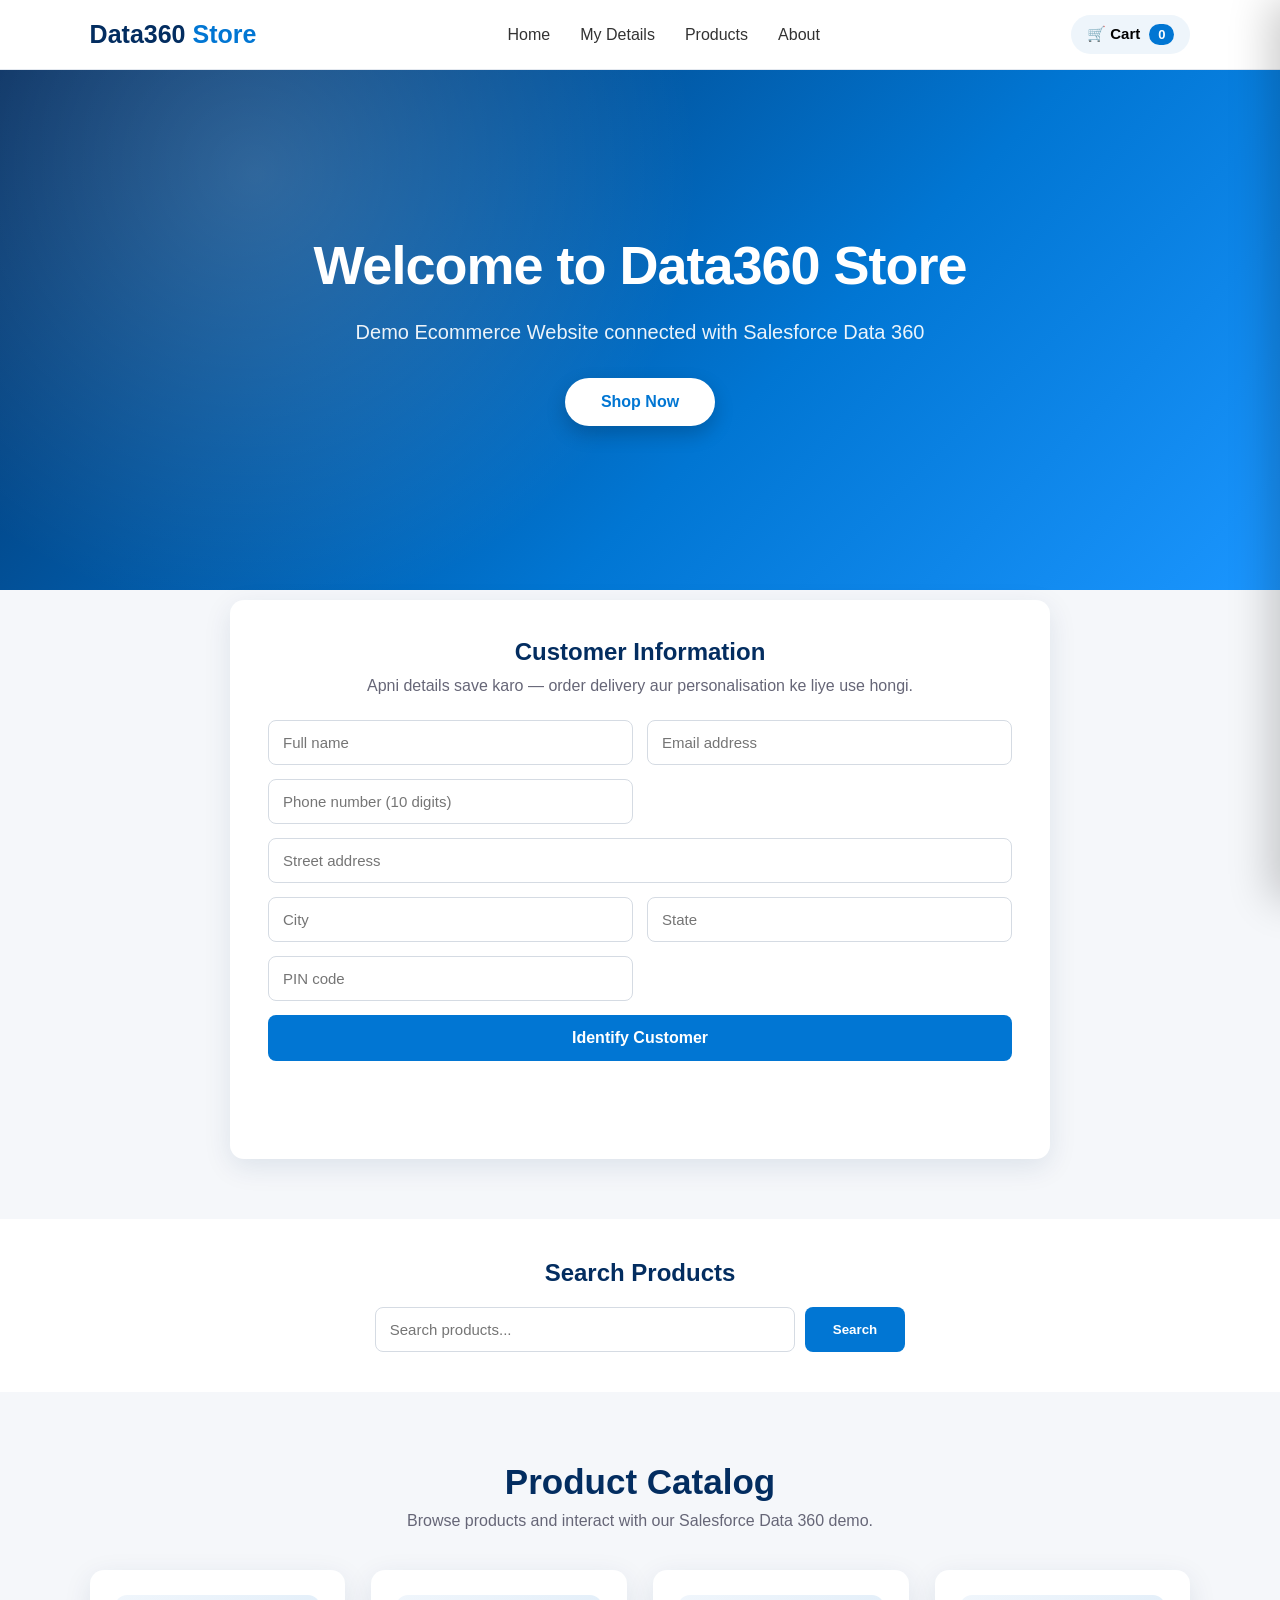
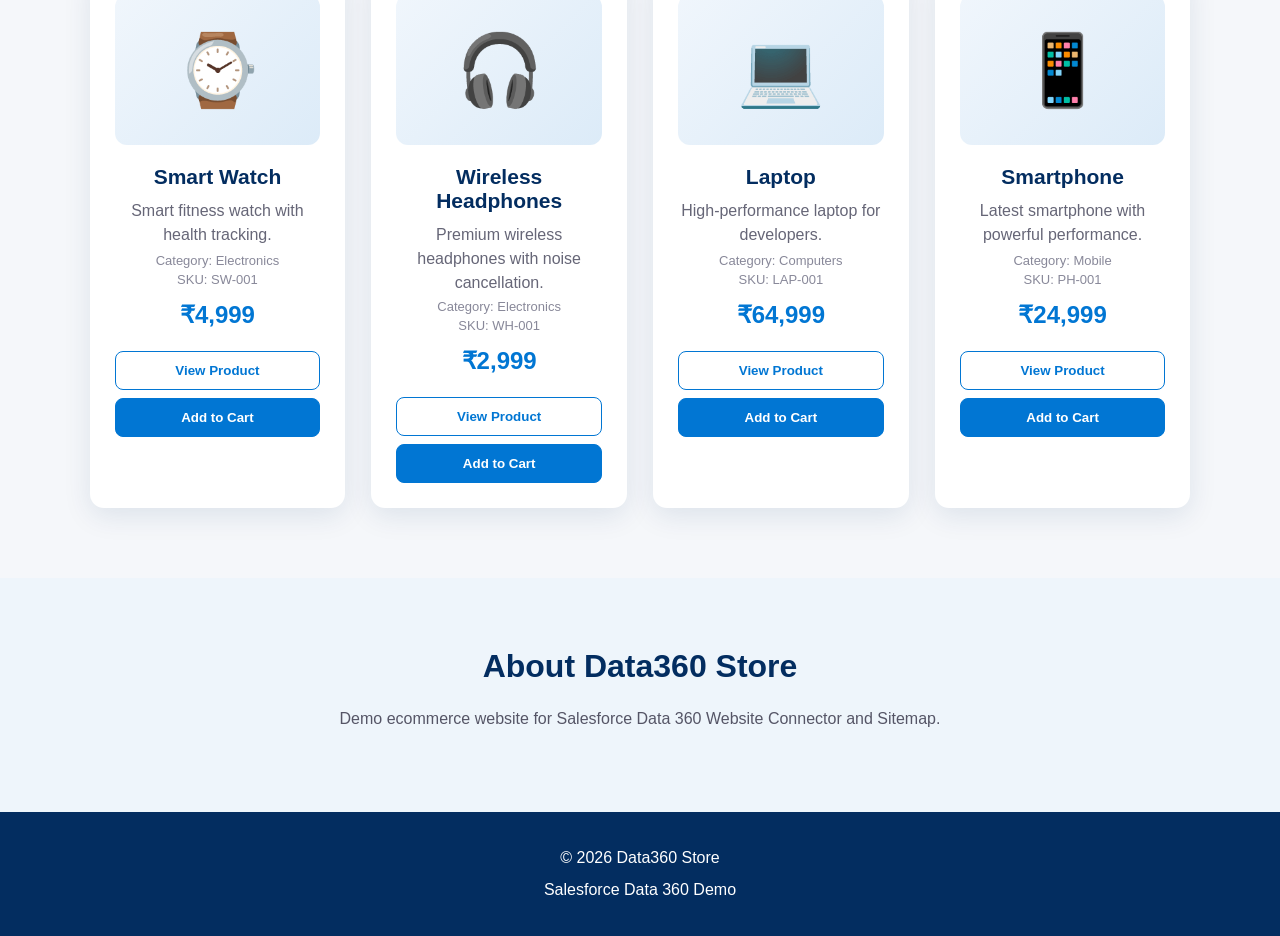
==== commit c8c4bd9b: "Update index.html" ====
--- a/index.html
+++ b/index.html
@@ -4,7 +4,7 @@
 <meta charset="UTF-8">
 <meta name="viewport" content="width=device-width, initial-scale=1.0">
 <title>Data360 Store</title>
-<link rel="stylesheet" href="style.css">
+<link rel="stylesheet" href="style.css?v=2">
 <!-- Salesforce Data 360 Web SDK -->
 <script src="https://cdn.c360a.salesforce.com/beacon/c360a/40716e49-b459-4f2a-a257-9c791028a830/scripts/c360a.min.js"></script>
 </head>
@@ -170,7 +170,7 @@
 
 <div class="toast" id="toast"></div>
 
-<script src="script.js"></script>
-<script src="sitemap.js"></script>
+<script src="script.js?v=2"></script>
+<script src="sitemap.js?v=2"></script>
 </body>
 </html>
--- a/style.css
+++ b/style.css
@@ -1,449 +1,130 @@
-* {
-    margin: 0;
-    padding: 0;
-    box-sizing: border-box;
+:root{--blue:#0176d3;--dark:#032d60;--light:#eef5fb;--green:#2e844a;--red:#ba0517;--radius:14px;--shadow:0 8px 28px rgba(3,45,96,.10)}
+*{margin:0;padding:0;box-sizing:border-box}
+html{scroll-behavior:smooth;scroll-padding-top:80px}
+body{font-family:"Segoe UI",Arial,Helvetica,sans-serif;background:#f5f7fa;color:#222}
+button{font-family:inherit}
+.muted{color:#667;line-height:1.5}
+
+/* HEADER */
+.header{height:70px;padding:0 7%;display:flex;align-items:center;justify-content:space-between;background:rgba(255,255,255,.92);backdrop-filter:blur(10px);border-bottom:1px solid #e3e8ef;position:sticky;top:0;z-index:1000}
+.logo{font-size:25px;font-weight:800;color:var(--dark)}
+.logo span{color:var(--blue)}
+.navigation{display:flex;gap:30px}
+.navigation a{text-decoration:none;color:#333;font-weight:500;transition:.2s}
+.navigation a:hover{color:var(--blue)}
+.cart-display{border:none;background:var(--light);padding:9px 16px;border-radius:30px;font-weight:700;cursor:pointer;font-size:15px;transition:.2s}
+.cart-display:hover{background:#dcebf8}
+#cartCount{display:inline-block;min-width:25px;padding:3px 8px;margin-left:5px;background:var(--blue);color:#fff;border-radius:20px;text-align:center;font-size:13px}
+#cartCount.bump{animation:bump .35s}
+@keyframes bump{50%{transform:scale(1.4)}}
+
+/* HERO */
+.hero{min-height:520px;display:flex;align-items:center;justify-content:center;text-align:center;color:#fff;padding:40px 20px;background:radial-gradient(circle at 20% 20%,rgba(255,255,255,.18),transparent 40%),linear-gradient(135deg,#032d60,#0176d3 60%,#1b96ff)}
+.hero-content{max-width:750px}
+.hero h1{font-size:54px;margin-bottom:20px;letter-spacing:-1px}
+.hero p{font-size:20px;line-height:1.6;margin-bottom:30px;opacity:.92}
+.hero-button{display:inline-block;padding:15px 36px;background:#fff;color:var(--blue);text-decoration:none;border-radius:40px;font-weight:700;box-shadow:0 8px 20px rgba(0,0,0,.2);transition:.25s}
+.hero-button:hover{transform:translateY(-3px)}
+
+/* CUSTOMER */
+.customer-section{padding:60px 7%;margin-top:-50px;position:relative}
+.customer-box{max-width:820px;margin:auto;padding:38px;background:#fff;border-radius:var(--radius);box-shadow:var(--shadow);text-align:center}
+.customer-box h2{margin-bottom:8px;color:var(--dark)}
+.customer-box>p{margin-bottom:22px}
+.customer-form{display:grid;grid-template-columns:1fr 1fr;gap:14px;text-align:left}
+.customer-form .full{grid-column:1/-1}
+input{padding:13px 14px;border:1.5px solid #d5dbe3;border-radius:8px;font-size:15px;outline:none;transition:.2s;font-family:inherit}
+input:focus{border-color:var(--blue);box-shadow:0 0 0 3px rgba(1,118,211,.15)}
+input.invalid{border-color:var(--red)}
+.customer-form button{padding:14px;border:none;background:var(--blue);color:#fff;border-radius:8px;cursor:pointer;font-size:16px;font-weight:600;transition:.2s}
+.customer-form button:hover{background:var(--dark)}
+#customerMessage{margin-top:16px;font-weight:600;min-height:22px}
+#customerMessage.ok{color:var(--green)}
+#customerMessage.err{color:var(--red)}
+
+/* SEARCH */
+.search-section{padding:40px 7%;background:#fff;text-align:center}
+.search-section h2{margin-bottom:20px;color:var(--dark)}
+.search-box{display:flex;justify-content:center;gap:10px}
+.search-box input{width:420px;max-width:100%}
+.search-box button{padding:13px 28px;border:none;background:var(--blue);color:#fff;border-radius:8px;cursor:pointer;font-weight:600}
+.search-box button:hover{background:var(--dark)}
+
+/* PRODUCTS */
+.products-section{padding:70px 7%}
+.products-section h2{text-align:center;font-size:35px;color:var(--dark)}
+.section-description{margin:10px 0 40px;color:#667;text-align:center}
+.products-container{display:grid;grid-template-columns:repeat(auto-fit,minmax(240px,1fr));gap:26px}
+.product-card{padding:24px;background:#fff;border-radius:var(--radius);box-shadow:var(--shadow);text-align:center;transition:.3s;border:1px solid transparent}
+.product-card:hover{transform:translateY(-6px);border-color:#cfe3f6}
+.product-image{height:150px;display:flex;align-items:center;justify-content:center;margin-bottom:20px;background:linear-gradient(135deg,#f0f6fc,#dcebf8);border-radius:12px;font-size:70px}
+.product-card h3{margin-bottom:10px;font-size:21px;color:var(--dark)}
+.product-description{min-height:50px;color:#667;line-height:1.5}
+.product-category,.product-sku{font-size:13px;color:#889;margin-top:4px}
+.price{margin:14px 0;color:var(--blue);font-size:24px;font-weight:800}
+.product-card button{width:100%;padding:11px;margin-top:8px;border:1.5px solid var(--blue);background:#fff;color:var(--blue);border-radius:8px;cursor:pointer;font-weight:600;transition:.2s}
+.product-card button:hover{background:var(--blue);color:#fff}
+.product-card .cart-button{background:var(--blue);color:#fff}
+.product-card .cart-button:hover{background:var(--dark);border-color:var(--dark)}
+.no-results{text-align:center;color:#667;margin-top:30px;font-size:18px}
+
+/* ABOUT / FOOTER */
+.about{padding:70px 7%;background:var(--light);text-align:center}
+.about h2{margin-bottom:20px;font-size:32px;color:var(--dark)}
+.about p{max-width:800px;margin:10px auto;color:#556;line-height:1.7}
+footer{padding:30px;background:var(--dark);color:#fff;text-align:center;line-height:2}
+
+/* CART DRAWER */
+.overlay{position:fixed;inset:0;background:rgba(3,45,96,.45);z-index:1500;backdrop-filter:blur(2px)}
+.drawer{position:fixed;top:0;right:0;height:100%;width:400px;max-width:100%;background:#fff;z-index:1600;display:flex;flex-direction:column;transform:translateX(100%);transition:transform .35s ease;box-shadow:-10px 0 40px rgba(0,0,0,.2)}
+.drawer.open{transform:none}
+.drawer-head{display:flex;justify-content:space-between;align-items:center;padding:20px 24px;border-bottom:1px solid #e3e8ef}
+.icon-btn{border:none;background:#f0f3f7;width:34px;height:34px;border-radius:50%;cursor:pointer;font-size:15px}
+.icon-btn:hover{background:#e0e6ee}
+.drawer-body{flex:1;overflow-y:auto;padding:16px 24px}
+.empty{text-align:center;color:#889;margin-top:60px;line-height:1.8}
+.cart-item{display:flex;align-items:center;gap:12px;padding:14px 0;border-bottom:1px solid #eef1f5}
+.cart-item .ico{font-size:30px;width:52px;height:52px;display:flex;align-items:center;justify-content:center;background:var(--light);border-radius:10px}
+.cart-item .info{flex:1;min-width:0}
+.cart-item .info b{display:block;font-size:15px}
+.cart-item .info small{color:var(--blue);font-weight:700}
+.qty{display:flex;align-items:center;gap:8px;margin-top:6px}
+.qty button{width:26px;height:26px;border:1px solid #d5dbe3;background:#fff;border-radius:6px;cursor:pointer;font-size:15px}
+.qty button:hover{background:var(--light)}
+.rm{border:none;background:none;color:var(--red);cursor:pointer;font-size:18px}
+.drawer-foot{padding:20px 24px;border-top:1px solid #e3e8ef}
+.row{display:flex;justify-content:space-between;margin-bottom:6px}
+.row.total{font-size:19px;margin-bottom:14px}
+.primary-btn{width:100%;padding:14px;border:none;background:var(--blue);color:#fff;border-radius:10px;font-size:16px;font-weight:600;cursor:pointer;transition:.2s}
+.primary-btn:hover{background:var(--dark)}
+.primary-btn:disabled{background:#aab;cursor:not-allowed}
+.ghost-btn{width:100%;padding:14px;border:1.5px solid #d5dbe3;background:#fff;border-radius:10px;font-size:16px;font-weight:600;cursor:pointer}
+.ghost-btn:hover{background:#f5f7fa}
+
+/* MODALS */
+.modal{position:fixed;inset:0;background:rgba(3,45,96,.55);z-index:2000;display:flex;align-items:center;justify-content:center;padding:20px;backdrop-filter:blur(3px)}
+.modal[hidden],.overlay[hidden]{display:none}
+.modal-box{background:#fff;border-radius:18px;padding:30px;width:520px;max-width:100%;max-height:90vh;overflow-y:auto;animation:pop .3s ease}
+@keyframes pop{from{transform:scale(.9);opacity:0}}
+.modal-box h3{color:var(--dark);margin-bottom:16px;font-size:22px}
+.modal-box h4{margin:18px 0 8px;color:var(--dark)}
+.ship{background:var(--light);border-radius:10px;padding:4px 16px 14px;line-height:1.7;font-size:14px}
+.modal-actions{display:flex;gap:12px;margin-top:22px}
+.success{text-align:center}
+.tick{width:84px;height:84px;margin:0 auto 18px;border-radius:50%;background:var(--green);color:#fff;font-size:46px;line-height:84px;animation:pop .5s ease;box-shadow:0 0 0 12px rgba(46,132,74,.15)}
+.order-id{display:inline-block;margin:16px 0;padding:8px 18px;background:var(--light);border-radius:30px;font-weight:700;color:var(--dark);letter-spacing:1px}
+#successDetails{text-align:left;background:#f7f9fb;border-radius:10px;padding:14px 18px;margin-bottom:20px;font-size:14px;line-height:1.8}
+
+/* TOAST */
+.toast{position:fixed;bottom:30px;left:50%;transform:translate(-50%,100px);background:var(--dark);color:#fff;padding:13px 24px;border-radius:30px;z-index:3000;opacity:0;transition:.35s;box-shadow:0 8px 24px rgba(0,0,0,.25)}
+.toast.show{transform:translate(-50%,0);opacity:1}
+
+/* MOBILE */
+@media(max-width:768px){
+  .header{padding:0 20px}
+  .navigation{display:none}
+  .hero h1{font-size:38px}
+  .customer-form{grid-template-columns:1fr}
+  .search-box{flex-direction:column}
+  .search-box input{width:100%}
 }
-
-html {
-    scroll-behavior: smooth;
-}
-
-body {
-    font-family: Arial, Helvetica, sans-serif;
-    background: #f5f7fa;
-    color: #222;
-}
-
-
-/* ================= HEADER ================= */
-
-.header {
-    height: 70px;
-    padding: 0 7%;
-
-    display: flex;
-    align-items: center;
-    justify-content: space-between;
-
-    background: #ffffff;
-
-    border-bottom: 1px solid #ddd;
-
-    position: sticky;
-    top: 0;
-
-    z-index: 1000;
-}
-
-.logo {
-    font-size: 25px;
-    font-weight: bold;
-
-    color: #0176d3;
-}
-
-.navigation {
-    display: flex;
-    gap: 30px;
-}
-
-.navigation a {
-    text-decoration: none;
-    color: #333;
-
-    font-weight: 500;
-}
-
-.navigation a:hover {
-    color: #0176d3;
-}
-
-.cart-display {
-    font-weight: bold;
-}
-
-#cartCount {
-    display: inline-block;
-
-    min-width: 25px;
-
-    padding: 4px 8px;
-
-    margin-left: 5px;
-
-    background: #0176d3;
-
-    color: white;
-
-    border-radius: 20px;
-
-    text-align: center;
-}
-
-
-/* ================= HERO ================= */
-
-.hero {
-    min-height: 500px;
-
-    display: flex;
-    align-items: center;
-    justify-content: center;
-
-    text-align: center;
-
-    background:
-        linear-gradient(
-            rgba(1, 118, 211, 0.92),
-            rgba(1, 118, 211, 0.78)
-        );
-
-    color: white;
-}
-
-.hero-content {
-    max-width: 750px;
-}
-
-.hero h1 {
-    font-size: 52px;
-
-    margin-bottom: 20px;
-}
-
-.hero p {
-    font-size: 20px;
-
-    line-height: 1.6;
-
-    margin-bottom: 30px;
-}
-
-.hero-button {
-    display: inline-block;
-
-    padding: 14px 30px;
-
-    background: white;
-
-    color: #0176d3;
-
-    text-decoration: none;
-
-    border-radius: 6px;
-
-    font-weight: bold;
-}
-
-
-/* ================= CUSTOMER ================= */
-
-.customer-section {
-    padding: 60px 7%;
-}
-
-.customer-box {
-    max-width: 800px;
-
-    margin: auto;
-
-    padding: 35px;
-
-    background: white;
-
-    border-radius: 12px;
-
-    box-shadow:
-        0 5px 20px rgba(0, 0, 0, 0.08);
-
-    text-align: center;
-}
-
-.customer-box h2 {
-    margin-bottom: 10px;
-}
-
-.customer-box p {
-    margin-bottom: 20px;
-}
-
-.customer-form {
-    display: flex;
-
-    justify-content: center;
-
-    gap: 10px;
-}
-
-.customer-form input {
-    width: 350px;
-
-    padding: 13px;
-
-    border: 1px solid #ccc;
-
-    border-radius: 5px;
-
-    font-size: 15px;
-}
-
-.customer-form button {
-    padding: 13px 20px;
-
-    border: none;
-
-    background: #0176d3;
-
-    color: white;
-
-    border-radius: 5px;
-
-    cursor: pointer;
-}
-
-.customer-message {
-    color: #2e844a;
-
-    font-weight: bold;
-}
-
-
-/* ================= SEARCH ================= */
-
-.search-section {
-    padding: 40px 7%;
-
-    background: white;
-
-    text-align: center;
-}
-
-.search-section h2 {
-    margin-bottom: 20px;
-}
-
-.search-box {
-    display: flex;
-
-    justify-content: center;
-
-    gap: 10px;
-}
-
-.search-box input {
-    width: 400px;
-
-    padding: 14px;
-
-    border: 1px solid #ccc;
-
-    border-radius: 5px;
-}
-
-.search-box button {
-    padding: 14px 25px;
-
-    border: none;
-
-    background: #0176d3;
-
-    color: white;
-
-    border-radius: 5px;
-
-    cursor: pointer;
-}
-
-
-/* ================= PRODUCTS ================= */
-
-.products-section {
-    padding: 70px 7%;
-}
-
-.products-section h2 {
-    text-align: center;
-
-    font-size: 35px;
-}
-
-.section-description {
-    margin: 10px 0 40px;
-
-    color: #666;
-
-    text-align: center;
-}
-
-.products-container {
-    display: grid;
-
-    grid-template-columns:
-        repeat(
-            auto-fit,
-            minmax(240px, 1fr)
-        );
-
-    gap: 25px;
-}
-
-.product-card {
-    padding: 25px;
-
-    background: white;
-
-    border-radius: 12px;
-
-    box-shadow:
-        0 5px 20px rgba(0, 0, 0, 0.08);
-
-    text-align: center;
-
-    transition: 0.3s;
-}
-
-.product-card:hover {
-    transform: translateY(-5px);
-}
-
-.product-image {
-    height: 150px;
-
-    display: flex;
-
-    align-items: center;
-    justify-content: center;
-
-    margin-bottom: 20px;
-
-    background: #f0f6fc;
-
-    border-radius: 10px;
-
-    font-size: 70px;
-}
-
-.product-card h3 {
-    margin-bottom: 10px;
-
-    font-size: 21px;
-}
-
-.product-description {
-    min-height: 55px;
-
-    color: #666;
-
-    line-height: 1.5;
-}
-
-.price {
-    margin: 15px 0;
-
-    color: #0176d3;
-
-    font-size: 23px;
-
-    font-weight: bold;
-}
-
-.product-card button {
-    width: 100%;
-
-    padding: 11px;
-
-    margin-top: 8px;
-
-    border: 1px solid #0176d3;
-
-    background: white;
-
-    color: #0176d3;
-
-    border-radius: 5px;
-
-    cursor: pointer;
-}
-
-.product-card button:hover {
-    background: #0176d3;
-
-    color: white;
-}
-
-.product-card .cart-button {
-    background: #0176d3;
-
-    color: white;
-}
-
-
-/* ================= ABOUT ================= */
-
-.about {
-    padding: 70px 7%;
-
-    background: #eef5fb;
-
-    text-align: center;
-}
-
-.about h2 {
-    margin-bottom: 20px;
-
-    font-size: 32px;
-}
-
-.about p {
-    max-width: 800px;
-
-    margin: 10px auto;
-
-    color: #555;
-
-    line-height: 1.7;
-}
-
-
-/* ================= FOOTER ================= */
-
-footer {
-    padding: 30px;
-
-    background: #032d60;
-
-    color: white;
-
-    text-align: center;
-
-    line-height: 2;
-}
-
-
-/* ================= MOBILE ================= */
-
-@media (max-width: 768px) {
-
-    .header {
-        padding: 0 20px;
-    }
-
-    .navigation {
-        display: none;
-    }
-
-    .hero h1 {
-        font-size: 38px;
-    }
-
-    .customer-form,
-    .search-box {
-        flex-direction: column;
-    }
-
-    .customer-form input,
-    .search-box input {
-        width: 100%;
-    }
-
-}
